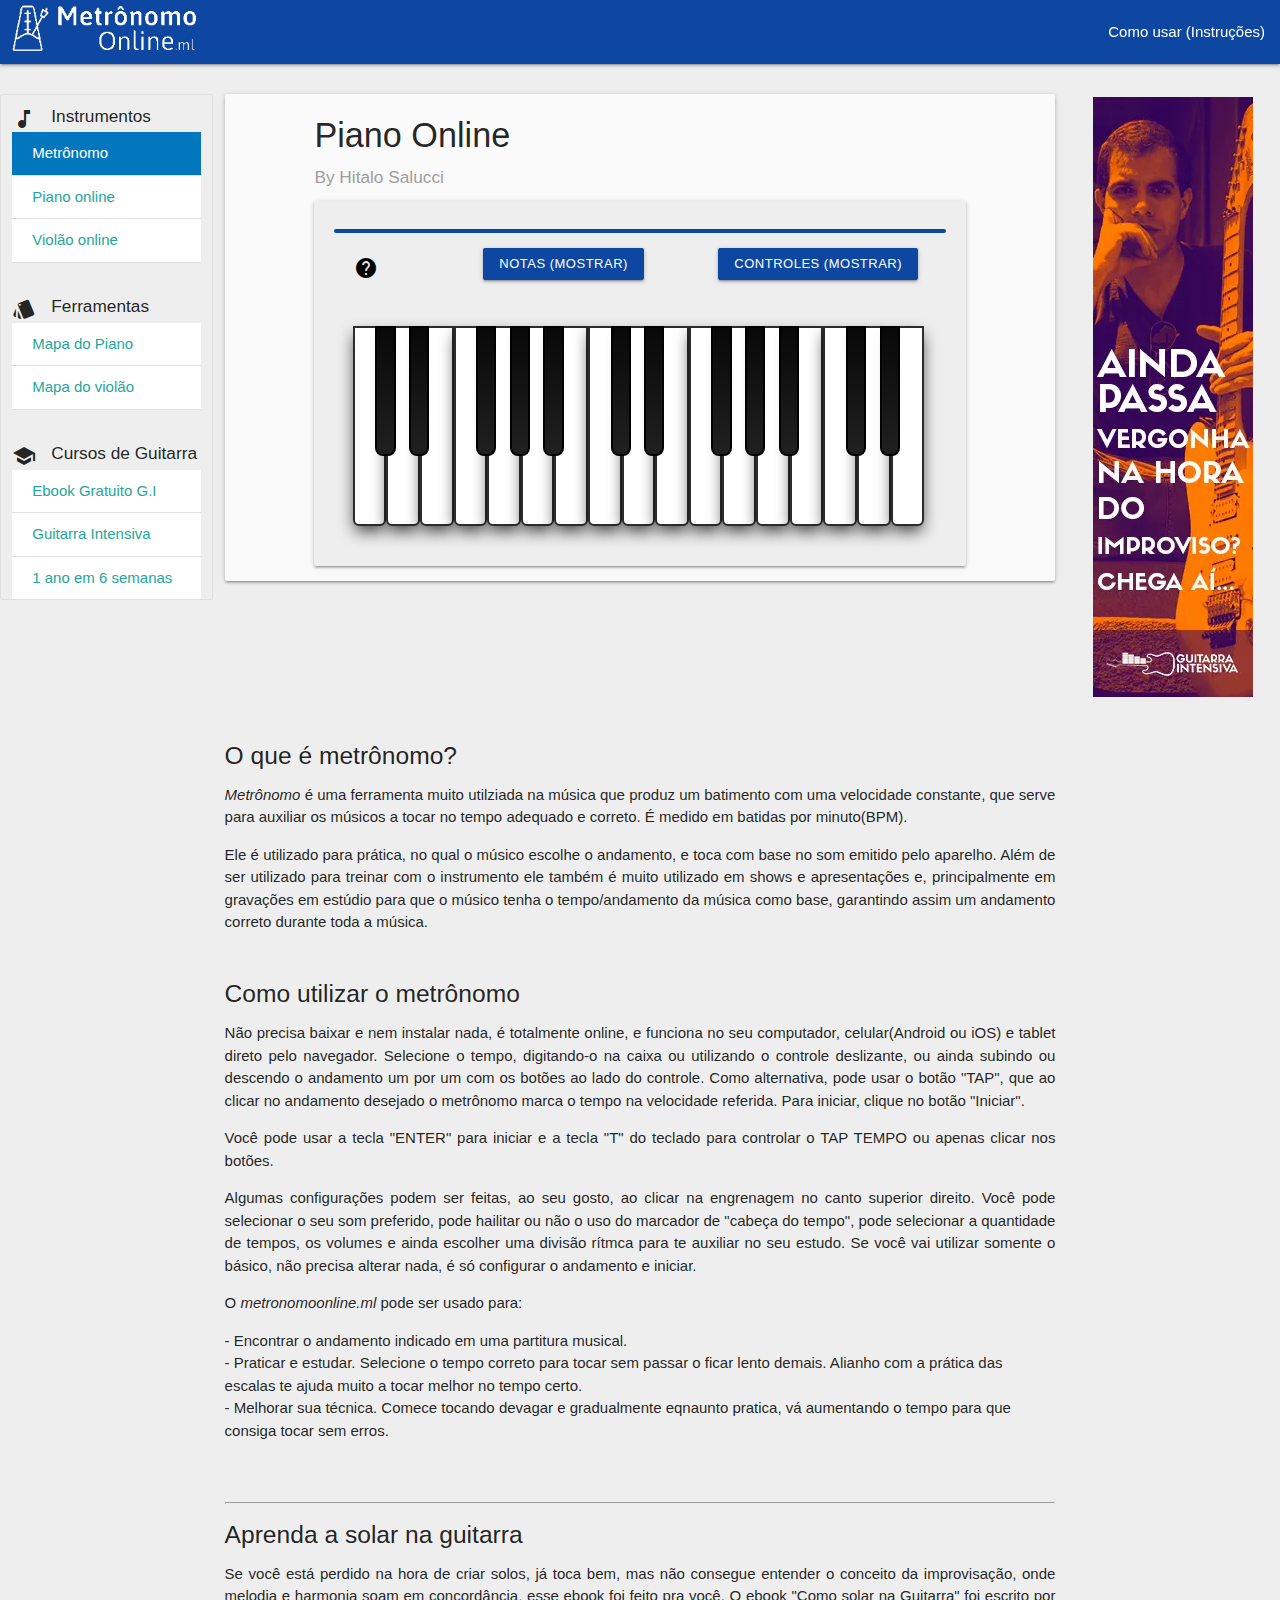
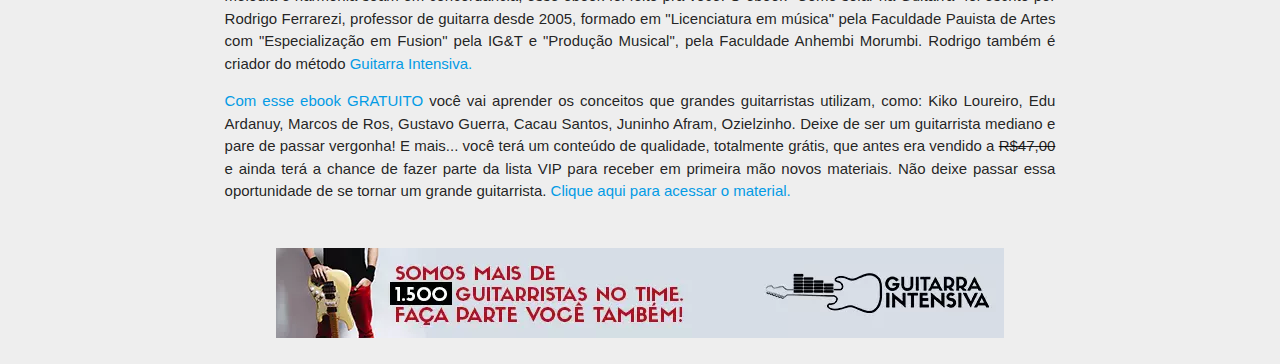
==== index.html @ aaa6f23b "Piano funcionando, falta alterar os textos, anuncios e links e alterar o rotate do piano" ====
<!DOCTYPE html>
<html>
<head>

	<title>Piano online | Profissional | Grátis</title>
	<link rel="icon" type="image/png" href="img/ico.png">
	<meta charset="utf-8">
	<script data-ad-client="ca-pub-7983931058995845" async src="https://pagead2.googlesyndication.com/pagead/js/adsbygoogle.js"></script>
	
	<meta name="classification" content="Internet">
	<meta name="distribution" content="Global">
	<meta name="rating" content="General">
	<meta name="keywords" content="metronomo, online, metrônomo profissional, metronomo gratis, marcador, bpm, tempo, praticar, musica, cifra, guitarra, violão, improviso, tablaturas, escala, virtuose, ebook, guitarra intensiva, curso online">
	<meta property="og:url" content="https://www.metronomoonline.ml/">
	<meta name="twitter:title" content="Metrônomo online | Profissional | Grátis">
	<meta name="description" content="Marcador de tempo musical (BPM), completo, profissional e grátis, sem precisar instalar ou baixar. Pratique pelo celular, tablet ou computador. Estude, pratique">
	<meta name="og:description" content="Marcador de tempo musical (BPM), completo, profissional e grátis, sem precisar instalar ou baixar. Pratique pelo celular, tablet ou computador. Estude, pratique">
	<meta name="twitter:description" content="Marcador de tempo musical (BPM), completo, profissional e grátis, sem precisar instalar ou baixar. Pratique pelo celular, tablet ou computador. Estude, pratique">
	<meta property="og:site_name" content="metronomoonline.ml">
	<meta name="robots" content="">
	<meta http-equiv="Content-Type" content="text/html; charset=utf-8">
	<meta name="revisit-after" content="1 day">
	<meta name="language" content="pt-br">

	<!-- estilo proprio -->
	<link rel="stylesheet" href="css/estilo.min.css">

	<!-- css do piano -->
	<link rel="stylesheet" href="css/piano.css">
	
	<!--Let browser know website is optimized for mobile-->
	<meta name="viewport" content="width=device-width, initial-scale=1.0"/>
	
	<!-- meterialize library css -->	

	<!--Import Google Icon Font-->
	<link href="https://fonts.googleapis.com/icon?family=Material+Icons" rel="stylesheet">

	<!--Import materialize.css-->
	<link type="text/css" rel="stylesheet" href="materialize/css/materialize.min.css"  media="screen,projection"/>

</head>
<body>
	
	<!--navbar-->

	<div class="navbar-fixed">
		<nav class="blue darken-4">
			<div class="nav-wrapper">
				<a href="#metronomo" rel="nofollow" class="brand-logo"><img src="img/logo.png" class="logo-nav" alt="MetronomoOnline.ml"></a>
				<a href="#" data-target="menu-mobile" class="sidenav-trigger hide-on-large-only"><i class="material-icons">menu</i></a>
				<ul class="right hide-on-med-and-down">
					<li><a href="#instrucoes">Como usar (Instruções)</a></li>
				</ul>
			</div>
		</nav>
	</div>

	<!--menu mobile lateral-->
	<section>
		<div>
			<ul id="menu-mobile" class="sidenav">
				<li><a href="#instrucoes" rel="nofollow"><i class="material-icons">help</i>Como usar</a></li>
				<hr>
				
				<li><span class="collection-header"><h6><i class="material-icons left">music_note</i>Instrumentos</h6></span></li>
				<br>
				<li><a href="#metronomo" rel="nofollow" class="collection-item active light-blue darken-3" title="O melhor e mais completo metrônomo online da internet"><span class="white-text">Metrônomo</span></a></li>
				<li><a href="embreve/" rel="follow" target="_blank" class="collection-item" title="Toque Piano online">Piano online</a></li>
				<li><a href="embreve/" rel="follow" target="_blank" class="collection-item" title="Toque violão Online"> Violão online</a></li>
				<br>
				<li><span class="collection-header"><h6><i class="material-icons left">style</i>Ferramentas</h6></span></li>
				<br>
				<li><a href="https://www.pianoonline.ml/mapa" rel="follow" target="_blank" class="collection-item" title="Mapa com as notas do Piano">Mapa do Piano</a></li>
				<li><a href="https://www.violaoonline.ml/mapa" rel="follow" target="_blank" class="collection-item" title="Mapa com as notas do violão">Mapa do violão</a></li>
				<br>
				<li><span><h6><i class="material-icons left">school</i>Cursos de Guitarra</h6></span></li>
				<br>
				<li><a href="https://hotm.art/EbookGuitarraGratis" rel="nofollow" target="_blank" class="collection-item " title="Ebook totalmente grátis(Aprenda solar na guitarra)">Ebook Gratuito G.I</a></li>
				<li><a href="https://hotm.art/GuitarraInstensiva" rel="nofollow" target="_blank" class="collection-item " title="Curso do zero(Iniciante ao avançado)">Guitarra Intensiva</a></li>
				<li><a href="https://hotm.art/1EM6Guitarra" rel="nofollow" target="_blank" class="collection-item" title="Curso intermediário/avançado">1 ano em 6 semanas</a></li>
			</ul>
		</div>
	</section>

	<div class="row">

		<!-- menu  lateral -->
		<section>
			<br>
			<div class="col l2 m2 hide-on-med-and-down collection" id="menu-lateral">
				<span class="collection-header"><h6><i class="material-icons left">music_note</i>Instrumentos</h6></span>	
				<a href="#metronomo" rel="nofollow" class="collection-item active light-blue darken-3" title="O melhor e mais completo metrônomo grátis da internet"><span class="white-text">Metrônomo</span></a>
				<a href="/embreve" rel="follow" target="_blank" class="collection-item" title="Toque piano online">Piano online</a>
				<a href="/embreve" rel="follow" target="_blank" class="collection-item" title="Toque violão Online">Violão online</a>
				<br>
				<span class="collection-header"><h6><i class="material-icons left">style</i>Ferramentas</h6></span>
				<a href="https://www.pianoonline.ml/mapa" rel="follow" target="_blank" class="collection-item" title="Mapa com as notas do piano">Mapa do Piano</a>
				<a href="https://www.violaoonline.ml/mapa" rel="follow" target="_blank" class="collection-item" title="Mapa com as notas do violão">Mapa do violão</a>
				<br>
				<span class="collection-header"><h6><i class="material-icons left">school</i>Cursos de Guitarra</h6></span>
				<a href="https://hotm.art/EbookGuitarraGratis"  rel="nofollow" target="_blank" class="collection-item" title="Ebook totalmente grátis(Aprenda solar na guitarra)">Ebook Gratuito G.I</a>
				<a href="https://hotm.art/GuitarraInstensiva"  rel="nofollow" target="_blank" class="collection-item" title="Curso do zero(Iniciante ao avançado)">Guitarra Intensiva</a>
				<a href="https://hotm.art/1EM6Guitarra"  rel="nofollow" target="_blank" class="collection-item" title="Curso intermediário/avançado">1 ano em 6 semanas</a>
			</div>
		</section>

		<main>
			<!-- main - corpo principal -->
			<div class="col s12 l8 m12 section p-3 scrollspy" id="metronomo">

				<div class="col s12 card grey lighten-5">

					<div class="col s11 m11 l11 offset-l1 offset-m1">
						<h4><strong>Piano Online</strong></h4>
						<h6 class="grey-text">By Hitalo Salucci</h6>
					</div>

					<div class="col s12 m10 l10 offset-m1 offset-l1">
						<div class="card grey lighten-3">
							<div class="white-text pad">
								
								<div class="col s12 progress">
									<div class="determinate blue darken-4 center-align" style="width: 100%"></div>
								</div>
								
								<div class="col s2 left-align">
									<button class="waves-effect waves-orange btn-floating grey lighten-3 btn-flat tooltipped" id="help_btn" data-position="top" data-tooltip="Você pode iniciar o metrônomo com a tecla ENTER e usar o tap tempo com a tecla T do teclado, ou clicando neles"><i class="material-icons black-text">help</i></button>
								</div>

								<div class="col s8 m5 l5 center-align">
									<button class="waves-effect btn waves-light blue darken-4 tooltipped btn-small" id="notas-btn" data-position="top" data-tooltip="Clicando aqui você esconde ou mostra o nome das notas do piano">Notas (mostrar)</button>
								</div>

								<div class="col m5 l5 center-align hide-on-small-only">
									<button class="waves-effect btn waves-light blue darken-4 tooltipped btn-small" id="controle-btn" data-position="top" data-tooltip="Clicando aqui você esconde ou mostra o nome das notas do piano">Controles (Mostrar)</button>
								</div>

								<div class="col s2 right-align hide-on-med-and-up">
									<button class="waves-effect waves-orange btn-floating grey lighten-3 btn-flat tooltipped" id="rotacionar-btn" data-position="top" data-tooltip="Clicando aqui você rotacionao piano para facilitar a tocabilidade em dispositivos móveis"><i class="material-icons black-text">rotate_right</i></button>
								</div>
								
								

								<!-- div botao configuração
								<div class="col s2 right-align">
									<button class="waves-effect waves-orange btn-floating grey lighten-3 btn-flat tooltipped" id="opcoes_btn" data-position="top" data-tooltip="Você pode configurar o metrônomo da sua maneira"><i class="material-icons black-text">settings</i></button>
								</div>
								-->
								<div class="piano-fora">	
									<div class="piano">
										
										<div class="tecla-branca tecla-do4 waves-light"><div id="nota-branca-nome">DÓ</div><div id="controles-brancas">A</div></div>
										<div class="tecla-preta tecla-reb4 waves-light"><div id="nota-preta-nome">DÓ#</div><div id="controles-pretas">1</div></div>
										<div class="tecla-branca tecla-re4 waves-light"><div id="nota-branca-nome">RÉ</div><div id="controles-brancas">S</div></div>
										<div class="tecla-preta tecla-mib4 waves-light"> <div id="nota-preta-nome">RÉ#</div> <div id="controles-pretas">2</div> </div>
										<div class="tecla-branca tecla-mi4 waves-light"><div id="nota-branca-nome">MI</div><div id="controles-brancas">D</div></div>
										<div class="tecla-branca tecla-fa4 waves-light"><div id="nota-branca-nome">FÁ</div><div id="controles-brancas">F</div></div>
										<div class="tecla-preta tecla-solb4 waves-light"> <div id="nota-preta-nome">FÁ#</div> <div id="controles-pretas">3</div> </div>
										<div class="tecla-branca tecla-sol4 waves-light"><div id="nota-branca-nome">SOL</div><div id="controles-brancas">G</div></div>
										<div class="tecla-preta tecla-lab4 waves-light"> <div id="nota-preta-nome">SOL#</div> <div id="controles-pretas">4</div> </div>
										<div class="tecla-branca tecla-la4 waves-light"><div id="nota-branca-nome">LÁ</div><div id="controles-brancas">H</div></div>
										<div class="tecla-preta tecla-sib4 waves-light"> <div id="nota-preta-nome">LÁ#</div> <div id="controles-pretas">5</div> </div>
										<div class="tecla-branca tecla-si4 waves-light"><div id="nota-branca-nome">SI</div><div id="controles-brancas">J</div></div>

										<div class="tecla-branca tecla-do5 waves-light"><div id="nota-branca-nome">DÓ</div><div id="controles-brancas">K</div></div>
										<div class="tecla-preta tecla-reb5 waves-light"> <div id="nota-preta-nome">DÓ#</div> <div id="controles-pretas">6</div> </div>
										<div class="tecla-branca tecla-re5 waves-light"><div id="nota-branca-nome">RÉ</div><div id="controles-brancas">L</div></div>
										<div class="tecla-preta tecla-mib5 waves-light"> <div id="nota-preta-nome">RÉ#</div> <div id="controles-pretas">7</div> </div>
										<div class="tecla-branca tecla-mi5 waves-light"><div id="nota-branca-nome">MI</div><div id="controles-brancas">Z</div></div>
										<div class="tecla-branca tecla-fa5 waves-light"><div id="nota-branca-nome">FÁ</div><div id="controles-brancas">X</div></div>
										<div class="tecla-preta tecla-solb5 waves-light"> <div id="nota-preta-nome">FÁ#</div> <div id="controles-pretas">8</div> </div>
										<div class="tecla-branca tecla-sol5 waves-light"><div id="nota-branca-nome">SOL</div><div id="controles-brancas">C</div></div>
										<div class="tecla-preta tecla-lab5 waves-light"> <div id="nota-preta-nome">SOL#</div> <div id="controles-pretas">9</div> </div>
										<div class="tecla-branca tecla-la5 waves-light"><div id="nota-branca-nome">LÁ</div><div id="controles-brancas">V</div></div>
										<div class="tecla-preta tecla-sib5 waves-light"> <div id="nota-preta-nome">LÁ#</div> <div id="controles-pretas">0</div> </div>
										<div class="tecla-branca tecla-si5 waves-light"><div id="nota-branca-nome">SI</div><div id="controles-brancas">B</div></div>

										<div class="tecla-branca tecla-do6 waves-light"><div id="nota-branca-nome">DÓ</div><div id="controles-brancas">N</div></div>
										<div class="tecla-preta tecla-reb6 waves-light"> <div id="nota-preta-nome">DÓ#</div> <div id="controles-pretas">-</div> </div>
										<div class="tecla-branca tecla-re6 waves-light"><div id="nota-branca-nome">RÉ</div><div id="controles-brancas">M</div></div>
										<div class="tecla-preta tecla-mib6 waves-light"> <div id="nota-preta-nome">RÉ#</div> <div id="controles-pretas">=</div> </div>
										<div class="tecla-branca tecla-mi6 waves-light"><div id="nota-branca-nome">MI</div><div id="controles-brancas">,</div></div>
										
									</div>
								</div>
								



								<div class="row">
									<!-- div_opcoes 
									<div id="div_opcoes">

										<div class="input-field col l4 m4 s4">
											<label>Efeito/som</label>
											<br>
											<br>
  											<select class="browser-default" id="som_sel">
												<option value="1" selected>Piano</option>
												<option value="2">Piano com reverb</option>
												<option value="3">Piano com sustain</option>
												<option value="3">Bateria</option>
											</select>
										</div>

										<div class="input-field col l8 m8 s8">
											<label>Volume Geral</label>
											<br><br>
											<p class="range-field">
												<input type="range" class="red" min="0" max="1" step="0.01" name="input_volume_tempos" id="input_volume_tempos" value="100">
											</p>
										</div>

									</div> -->
								</div>

							</div>
						</div>
					</div>
				</div>
			</div>
		</main>

			<section>
				<div class="section col s12 m12 l2 hide-on-med-and-down m-3" id="anuncio-direita">
					<div class="toc-wrapper pin-top center-align">
						<a href="https://hotm.art/GuitarraInstensiva" target="_blank" rel="nofollow"><img src="" type="image/webp" class="-img-img" alt="Curso Guitarra Intensiva" id="img_anuncio_lateral"></a>
					</div>	
				</div>
			</section>

			<!--anuncio google ads-->
			<!--<section>	
				<div class="section col s12 m12 l12 xl12 center-align green float" id="anuncio-meio">
					<div class="toc-wrapper pin-top">
						ANÚNCIO
					</div>	
				</div>
			</section>-->

	<section>
		<div class="section col s10 m8 l8 offset-s1 offset-m2 offset-l2">
				<div>
					<br>
					<h5>O que é metrônomo?</h5>
					<p><i>Metrônomo</i> é uma ferramenta muito utilziada na música que produz um batimento com uma velocidade constante, que serve para auxiliar os músicos a tocar no tempo adequado e correto. É medido em batidas por minuto(BPM).</p>
					<p>Ele é utilizado para prática, no qual o músico escolhe o andamento, e toca com base no som emitido pelo aparelho. Além de ser utilizado para treinar com o instrumento ele também é muito utilizado em shows e apresentações e, principalmente em gravações em estúdio para que o músico tenha o tempo/andamento da música como base, garantindo assim um andamento correto durante toda a música.</p>
				</div>
				<div class="section scrollspy" id="instrucoes">
					<h5>Como utilizar o metrônomo</h5>
					<p>Não precisa baixar e nem instalar nada, é totalmente online, e funciona no seu computador, celular(Android ou iOS) e tablet direto pelo navegador. Selecione o tempo, digitando-o na caixa ou utilizando o controle deslizante, ou ainda subindo ou descendo o andamento um por um com os botões ao lado do controle. Como alternativa, pode usar o botão "TAP", que ao clicar no andamento desejado o metrônomo marca o tempo na velocidade referida. Para iniciar, clique no botão "<strong>Iniciar</strong>".</p>
					<p>Você pode usar a tecla "ENTER" para iniciar e a tecla "T" do teclado para controlar o TAP TEMPO ou apenas clicar nos botões.</p>	
					<p>Algumas configurações podem ser feitas, ao seu gosto, ao clicar na engrenagem no canto superior direito. Você pode selecionar o seu som preferido, pode hailitar ou não o uso do marcador de "cabeça do tempo", pode selecionar a quantidade de tempos, os volumes e ainda escolher uma divisão rítmca para te auxiliar no seu estudo. Se você vai utilizar somente o básico, não precisa alterar nada, é só configurar o andamento e iniciar.</p>
					<p>O <i>metronomoonline.ml</i> pode ser usado para:</p>
					<ul>
						<li>- Encontrar o andamento indicado em uma partitura musical.</li>
						<li>- Praticar e estudar. Selecione o tempo correto para tocar sem passar o ficar lento demais. Alianho com a prática das escalas te ajuda muito a tocar melhor no tempo certo.</li>
						<li>- Melhorar sua técnica. Comece tocando devagar e gradualmente eqnaunto pratica, vá aumentando o tempo para que consiga tocar sem erros.</li>
					</ul>
					<br>
				</div>

				<hr>
				<div>
					<h5>Aprenda a solar na guitarra</h5>
					<p>Se você está perdido na hora de criar solos, já toca bem, mas não consegue entender o conceito da improvisação, onde melodia e harmonia soam em concordância, esse ebook foi feito pra você. O ebook "Como solar na Guitarra" foi escrito por <strong>Rodrigo Ferrarezi</strong>, professor de guitarra desde 2005, formado em "Licenciatura em música" pela Faculdade Pauista de Artes com "Especialização em Fusion" pela IG&T e "Produção Musical", pela Faculdade Anhembi Morumbi. Rodrigo também é criador do método <a href="https://hotm.art/GuitarraInstensiva" rel="nofollow" target="_blank" class="tooltipped" data-position="top" data-tooltip="Tudo o que você precisa saber para dominar de vez a guitarra">Guitarra Intensiva.</a></p>
					<p><a href="https://hotm.art/ComoSolarGratis" rel="nofollow" target="_blank">Com esse ebook GRATUITO</a> você vai aprender os conceitos que grandes guitarristas utilizam, como: Kiko Loureiro, Edu Ardanuy, Marcos de Ros, Gustavo Guerra, Cacau Santos, Juninho Afram, Ozielzinho. Deixe de ser um guitarrista mediano e pare de passar vergonha! E mais... você terá um conteúdo de qualidade, totalmente <strong>grátis</strong>, que antes era vendido a <del>R$47,00</del> e ainda terá a chance de fazer parte da lista VIP para receber em primeira mão novos materiais. Não deixe passar essa oportunidade de se tornar um grande guitarrista. <a href="https://hotm.art/ComoSolarGratis" rel="nofollow" target="_blank">Clique aqui para acessar o material.</a></p>
				</div>	
		</div>
	</section>
	
	<section>	
		<div class="section col s12 m12 l12 xl12 center-align float" id="anuncios-rodape">
			<div class="toc-wrapper pin-top center-align">
				<a href="https://hotm.art/GuitarraInstensiva" target="_blank" rel="nofollow"><img src="" type="image/webp" class="responsive-img" alt="Curso Guitarra Intensiva" id="img_anuncio_rodape"></a>
			</div>	
		</div>
	</section>


	</div>
	<!-- end row -->
	
	<script src="materialize/js/materialize.min.js"></script>
	<script src='jquery/jquery.min.js'></script>
	<script type="text/javascript" src="js/piano.js"></script>
	<script type="text/javascript" src="js/animacoes.js"></script>
	

</body>
</html>
---- css/estilo.min.css ----
body{background-color:#eee;margin:0;padding:0;}.logo-nav{max-width:210px;max-height:55px;width:auto;height:auto;margin-top:1%;}.nav{height:100px;}p{text-align:justify;}#div_opcoes{display:none;}#img_anuncio_rodape{margin-top:30px;width:728px;height:90px;}#img_anuncio_lateral{width:160px;height:600px;}.dot{height:17px;width:17px;background-color:#bbbbbbdd;border-radius:50%;display:inline-block;margin-left:3px;margin-right:3px;}.dot-active{height:17px;width:17px;background-color:#01579b;border-radius:50%;display:inline-block;}#anuncio-direita,.animacao_counter{margin-top:10px;}.pad{padding: 20px;}
---- css/piano.css ----
.piano-fora{
    margin-top: 7rem;
    border-radius: 20px 20px 20px 20px;
    transform: rotate(0deg);
}

#nota-branca-nome{
    z-index: 3;
    color: #000;
    margin-top: 160px;
    text-align: center;
    display: none;

    -webkit-touch-callout: none;
   -webkit-user-select: none;
   -khtml-user-select: none;
   -moz-user-select: none;
   -ms-user-select: none;
    user-select: none;
}

#nota-preta-nome{
    z-index: 3;
    color: #FFF;
    margin-top: 60px;
    text-align: center;
    transform: rotate(90deg);
    display: none;

    -webkit-touch-callout: none;
    -webkit-user-select: none;
    -khtml-user-select: none;
    -moz-user-select: none;
    -ms-user-select: none;
     user-select: none;
}

#controles-brancas{
    z-index: 3;
    position: absolute;
    color: #2224a8;
    left: 20%;;
    top: 130px;
    text-align: center;
    display: none;

    -webkit-touch-callout: none;
    -webkit-user-select: none;
    -khtml-user-select: none;
    -moz-user-select: none;
    -ms-user-select: none;
     user-select: none;
}

#controles-pretas{
    z-index: 3;
    position: absolute;
    color: #898ad4;
    left: 15%;;
    top: 25px;
    text-align: center;
    display: none;

    -webkit-touch-callout: none;
    -webkit-user-select: none;
    -khtml-user-select: none;
    -moz-user-select: none;
    -ms-user-select: none;
     user-select: none;
}

.piano{
    text-align: center;
    width: 100%;
    height: 200px;
}


.tecla-branca{
    z-index: 1;
    position: absolute;
    width: 5.5%;
    height: 200px;
    background-color: #fff;
    border: 2px solid rgb(44, 44, 44);
    border-radius: 0 0 6px 6px;
    box-shadow: 0px 7px 16px -2px rgba(0,0,0,0.75);
    outline: none;
    cursor: pointer;

}

.tecla-branca:hover{

    background-color: #f0f0f0;


}

.tecla-preta{
    z-index: 2;
    position: absolute;
    width: 3.3%;
    height: 130px;
    background-image: linear-gradient(#080808, #202020);
    border: 2px solid #000;
    border-radius: 0 0 8px 8px;
    outline: none;
    cursor: pointer;
}

.tecla-preta:hover{
   
    background-image: linear-gradient(#141414, #292828);
    
}


/*css das teclas brancas*/
.tecla-do4{
    left: 3%;
}

.tecla-re4{
    left: 8.5%;
}

.tecla-mi4{
    left: 14%
}
.tecla-fa4{
    left: 19.5%;
}
.tecla-sol4{
    left: 25%
}
.tecla-la4{
    left: 30.5%;
}
.tecla-si4{
    left: 36%
}

.tecla-do5{
    left: 41.5%
}
.tecla-re5{
    left: 47%
}
.tecla-mi5{
    left: 52.5%
}
.tecla-fa5{
    left: 58%
}
.tecla-sol5{
    left: 63.5%
}
.tecla-la5{
    left: 69%
}
.tecla-si5{
    left: 74.5%;
}   

.tecla-do6{
    left: 80%;
}
.tecla-re6{
    left: 85.5%
}
.tecla-mi6{
    left: 91%
}


/*teclas pretas*/
.tecla-reb4{
    left: 6.7%;
}

.tecla-mib4{
    left: 12.2%;
}


.tecla-solb4{
    left: 23.2%;
}

.tecla-lab4{
    left: 28.7%;
}

.tecla-sib4{
    left: 34.2%;
}

.tecla-reb5{
    left: 45.2%;
}

.tecla-mib5{
    left: 50.7%;
}


.tecla-solb5{
    left: 61.7%;
}

.tecla-lab5{
    left: 67.2%;
}

.tecla-sib5{
    left: 72.7%;
}

.tecla-reb6{
    left: 83.7%;
}

.tecla-mib6{
    left: 89.2%;
}
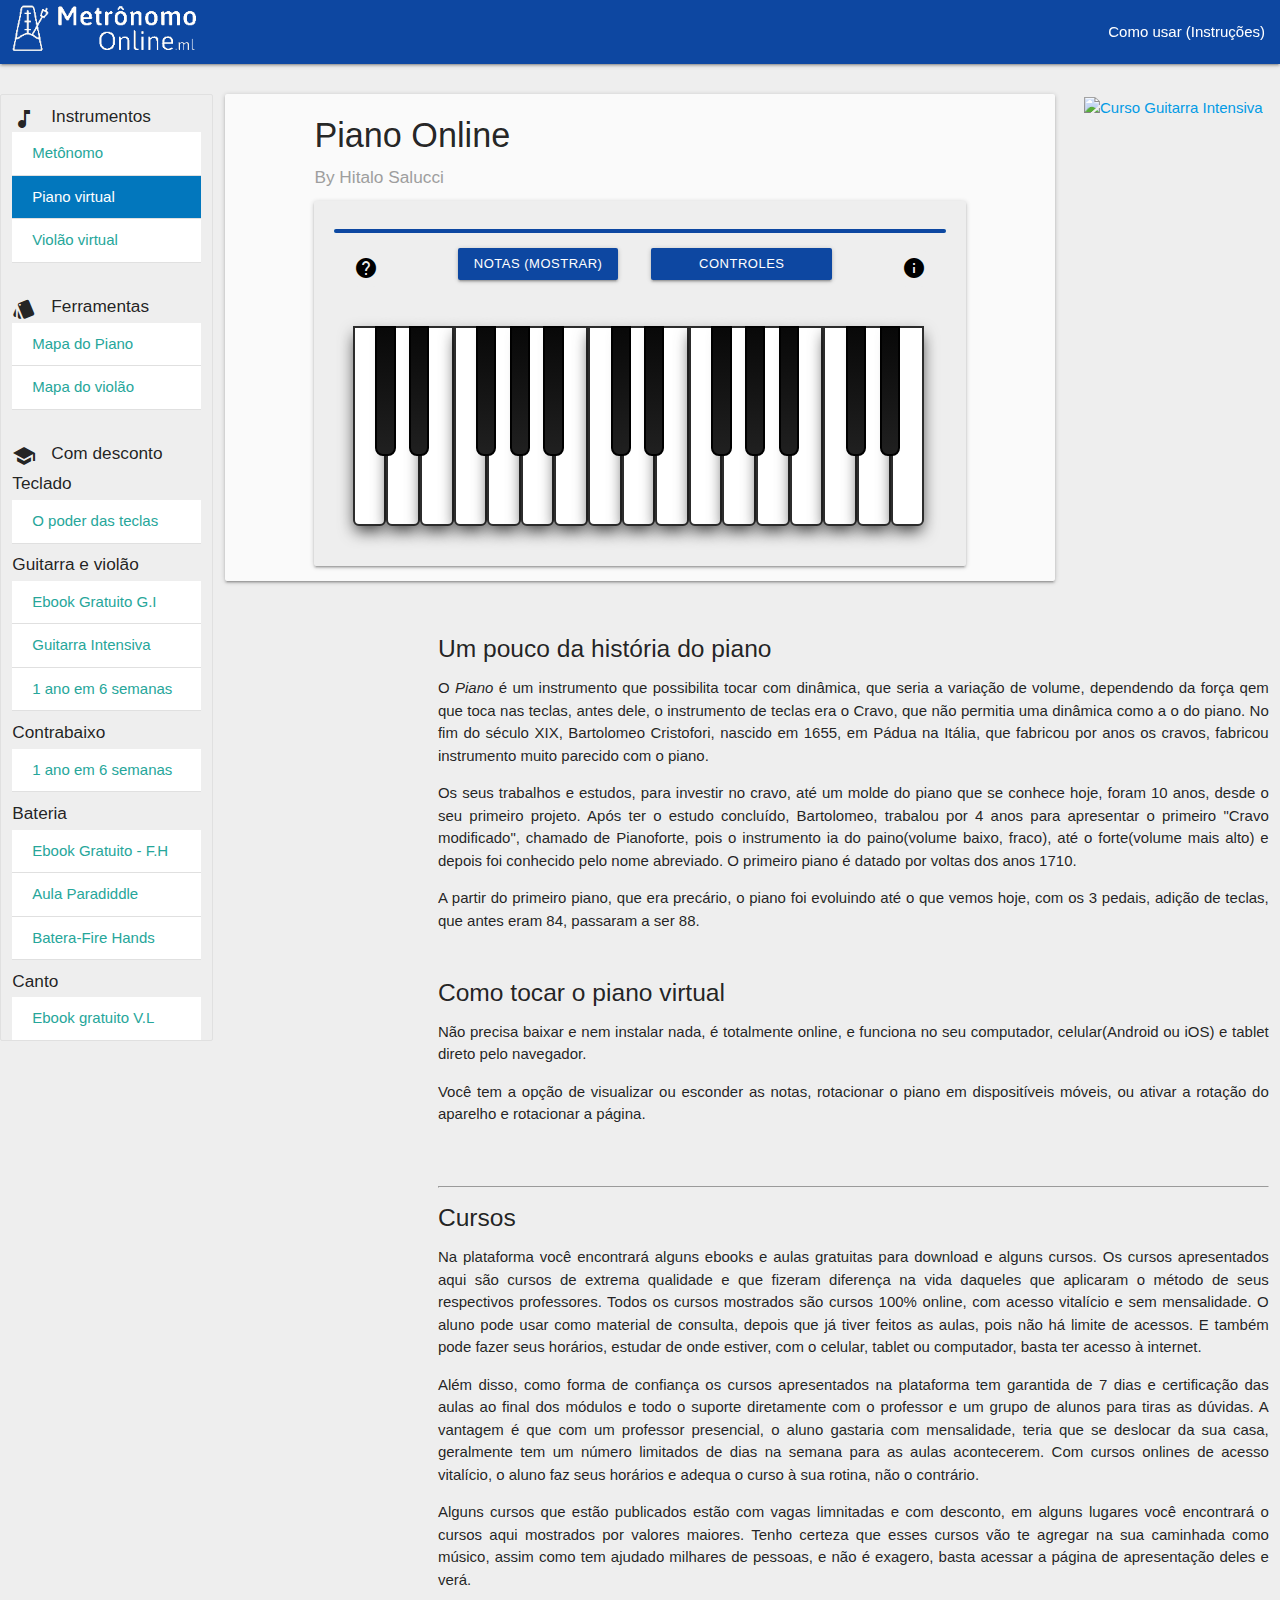
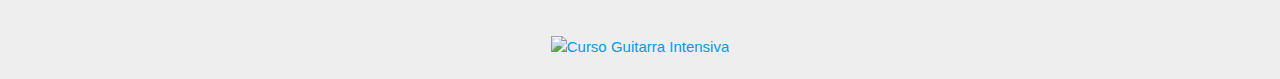
==== commit 386dbd6b: "Mudança nos links dos menus, forma adicionados novos cursos e accertado alguns detalhes" ====
--- a/index.html
+++ b/index.html
@@ -90,34 +90,45 @@
 			<br>
 			<div class="col l2 m2 hide-on-med-and-down collection" id="menu-lateral">
 				<span class="collection-header"><h6><i class="material-icons left">music_note</i>Instrumentos</h6></span>	
-				<a href="#metronomo" rel="nofollow" class="collection-item active light-blue darken-3" title="O melhor e mais completo metrônomo grátis da internet"><span class="white-text">Metrônomo</span></a>
-				<a href="/embreve" rel="follow" target="_blank" class="collection-item" title="Toque piano online">Piano online</a>
-				<a href="/embreve" rel="follow" target="_blank" class="collection-item" title="Toque violão Online">Violão online</a>
+				<a href="https://www.metronomoonline.ml" rel="follow" target="_blank" class="collection-item" title="Toque piano online">Metônomo</a>
+				<a href="#piano" rel="nofollow" class="collection-item active light-blue darken-3" title="O melhor e mais completo metrônomo grátis da internet"><span class="white-text">Piano virtual</span></a>
+				<a href="/embreve" rel="follow" target="_blank" class="collection-item" title="Toque violão Online">Violão virtual</a>
 				<br>
 				<span class="collection-header"><h6><i class="material-icons left">style</i>Ferramentas</h6></span>
 				<a href="https://www.pianoonline.ml/mapa" rel="follow" target="_blank" class="collection-item" title="Mapa com as notas do piano">Mapa do Piano</a>
 				<a href="https://www.violaoonline.ml/mapa" rel="follow" target="_blank" class="collection-item" title="Mapa com as notas do violão">Mapa do violão</a>
 				<br>
-				<span class="collection-header"><h6><i class="material-icons left">school</i>Cursos de Guitarra</h6></span>
+				<span class="collection-header"><h6><i class="material-icons left">school</i>Com desconto</h6></span>
+				<span class="collection-header"><h6>Teclado</h6></span>
+				<a href="https://hotm.art/1EM6Guitarra"  rel="nofollow" target="_blank" class="collection-item" title="Curso Teclado - O poder das teclas">O poder das teclas</a>
+				<span class="collection-header"><h6>Guitarra e violão</h6></span>
 				<a href="https://hotm.art/EbookGuitarraGratis"  rel="nofollow" target="_blank" class="collection-item" title="Ebook totalmente grátis(Aprenda solar na guitarra)">Ebook Gratuito G.I</a>
 				<a href="https://hotm.art/GuitarraInstensiva"  rel="nofollow" target="_blank" class="collection-item" title="Curso do zero(Iniciante ao avançado)">Guitarra Intensiva</a>
 				<a href="https://hotm.art/1EM6Guitarra"  rel="nofollow" target="_blank" class="collection-item" title="Curso intermediário/avançado">1 ano em 6 semanas</a>
+				<span class="collection-header"><h6>Contrabaixo</h6></span>
+				<a href="https://go.hotmart.com/C25581449W"  rel="nofollow" target="_blank" class="collection-item" title="Curso de contrabaixo 1 ano em 6 semanas">1 ano em 6 semanas</a>
+				<span class="collection-header"><h6>Bateria</h6></span>
+				<a href="https://go.hotmart.com/E25581593Q?ap=1134"  rel="nofollow" target="_blank" class="collection-item" title="Ebook grátis Fire Hands - Monster Batera">Ebook Gratuito - F.H</a>
+				<a href="https://go.hotmart.com/E25581593Q?ap=c840"  rel="nofollow" target="_blank" class="collection-item" title="Aula gratuita da técnica Paradiddle">Aula Paradiddle</a>
+				<a href="https://go.hotmart.com/E25581593Q?ap=0aa2"  rel="nofollow" target="_blank" class="collection-item" title="Curso do zero ao avançado - Monster Batera -- FIRE HANDS">Batera-Fire Hands</a>
+				<span class="collection-header"><h6>Canto</h6></span>
+				<a href="https://go.hotmart.com/H23225770L?ap=291e"  rel="nofollow" target="_blank" class="collection-item" title="Curso intermediário/avançado">Ebook gratuito V.L</a>
 			</div>
 		</section>
 
 		<main>
 			<!-- main - corpo principal -->
-			<div class="col s12 l8 m12 section p-3 scrollspy" id="metronomo">
+			<div class="col s12 l8 m12 section p-3 scrollspy" id="piano">
 
 				<div class="col s12 card grey lighten-5">
 
 					<div class="col s11 m11 l11 offset-l1 offset-m1">
 						<h4><strong>Piano Online</strong></h4>
-						<h6 class="grey-text">By Hitalo Salucci</h6>
+						<h6 class="grey-text" id="foco-piano">By Hitalo Salucci</h6>
 					</div>
 
 					<div class="col s12 m10 l10 offset-m1 offset-l1">
-						<div class="card grey lighten-3">
+						<div class="card grey lighten-3" id="card-cinza">
 							<div class="white-text pad">
 								
 								<div class="col s12 progress">
@@ -125,19 +136,23 @@
 								</div>
 								
 								<div class="col s2 left-align">
-									<button class="waves-effect waves-orange btn-floating grey lighten-3 btn-flat tooltipped" id="help_btn" data-position="top" data-tooltip="Você pode iniciar o metrônomo com a tecla ENTER e usar o tap tempo com a tecla T do teclado, ou clicando neles"><i class="material-icons black-text">help</i></button>
-								</div>
-
-								<div class="col s8 m5 l5 center-align">
+									<button class="waves-effect waves-orange btn-floating grey lighten-3 btn-flat tooltipped" id="help_btn" data-position="top" data-tooltip="Para tocar, você pode clicar nas teclas ou no seu computador, pressionar as teclas correspondentes. Para ver o controle clique no botão 'Controles'"><i class="material-icons black-text">help</i></button>
+								</div>
+
+								<div class="col s8 m4 l4 center-align">
 									<button class="waves-effect btn waves-light blue darken-4 tooltipped btn-small" id="notas-btn" data-position="top" data-tooltip="Clicando aqui você esconde ou mostra o nome das notas do piano">Notas (mostrar)</button>
 								</div>
 
-								<div class="col m5 l5 center-align hide-on-small-only">
+								<div class="col m4 l4 center-align hide-on-small-only">
 									<button class="waves-effect btn waves-light blue darken-4 tooltipped btn-small" id="controle-btn" data-position="top" data-tooltip="Clicando aqui você esconde ou mostra o nome das notas do piano">Controles (Mostrar)</button>
 								</div>
 
 								<div class="col s2 right-align hide-on-med-and-up">
-									<button class="waves-effect waves-orange btn-floating grey lighten-3 btn-flat tooltipped" id="rotacionar-btn" data-position="top" data-tooltip="Clicando aqui você rotacionao piano para facilitar a tocabilidade em dispositivos móveis"><i class="material-icons black-text">rotate_right</i></button>
+									<a href="#foco-piano" class="waves-effect waves-orange btn-floating grey lighten-3 btn-flat tooltipped" id="rotacionar-btn" data-position="top" data-tooltip="Clicando aqui você rotacionao piano para facilitar a tocabilidade em dispositivos móveis"><i class="material-icons black-text">rotate_right</i></a>
+								</div>
+
+								<div class="col s2 right-align hide-on-small-only">
+									<a href="#foco-piano" class="waves-effect waves-orange btn-floating grey lighten-3 btn-flat tooltipped" id="rotacionar-btn" data-position="top" data-tooltip="Essa é uma ferramenta de fácil acesso, que roda no seu navegador de internet, não é necessário a instação, basta abrir e sair tocando. Bora tocar?"><i class="material-icons black-text">info</i></a>
 								</div>
 								
 								
@@ -225,7 +240,7 @@
 			<section>
 				<div class="section col s12 m12 l2 hide-on-med-and-down m-3" id="anuncio-direita">
 					<div class="toc-wrapper pin-top center-align">
-						<a href="https://hotm.art/GuitarraInstensiva" target="_blank" rel="nofollow"><img src="" type="image/webp" class="-img-img" alt="Curso Guitarra Intensiva" id="img_anuncio_lateral"></a>
+						<a href="https://hotm.art/TecladoOfertaLimitada" target="_blank" rel="nofollow"><img src="" type="image/webp" class="-img-img" alt="Curso Guitarra Intensiva" id="img_anuncio_lateral"></a>
 					</div>	
 				</div>
 			</section>
@@ -243,29 +258,24 @@
 		<div class="section col s10 m8 l8 offset-s1 offset-m2 offset-l2">
 				<div>
 					<br>
-					<h5>O que é metrônomo?</h5>
-					<p><i>Metrônomo</i> é uma ferramenta muito utilziada na música que produz um batimento com uma velocidade constante, que serve para auxiliar os músicos a tocar no tempo adequado e correto. É medido em batidas por minuto(BPM).</p>
-					<p>Ele é utilizado para prática, no qual o músico escolhe o andamento, e toca com base no som emitido pelo aparelho. Além de ser utilizado para treinar com o instrumento ele também é muito utilizado em shows e apresentações e, principalmente em gravações em estúdio para que o músico tenha o tempo/andamento da música como base, garantindo assim um andamento correto durante toda a música.</p>
+					<h5>Um pouco da história do piano</h5>
+					<p>O <i>Piano</i> é um instrumento que possibilita tocar com dinâmica, que seria a variação de volume, dependendo da força qem que toca nas teclas, antes dele, o instrumento de teclas era o Cravo, que não permitia uma dinâmica como a o do piano. No fim do século  XIX, <strong>Bartolomeo Cristofori</strong>, nascido em 1655, em Pádua na Itália, que fabricou por anos os cravos, fabricou instrumento muito parecido com o piano.</p>
+					<p>Os seus trabalhos e estudos, para investir no cravo, até um molde do piano que se conhece hoje, foram 10 anos, desde o seu primeiro projeto. Após ter o estudo concluído, Bartolomeo, trabalou por 4 anos para apresentar o primeiro "Cravo modificado", chamado de <strong>Pianoforte</strong>, pois o instrumento ia do paino(volume baixo, fraco), até o forte(volume mais alto) e depois foi conhecido pelo nome abreviado. O primeiro piano é datado por voltas dos anos 1710.</p>
+					<p>A partir do primeiro piano, que era precário, o piano foi evoluindo até o que vemos hoje, com os 3 pedais, adição de teclas,  que antes eram 84, passaram a ser 88.</p>	
 				</div>
 				<div class="section scrollspy" id="instrucoes">
-					<h5>Como utilizar o metrônomo</h5>
-					<p>Não precisa baixar e nem instalar nada, é totalmente online, e funciona no seu computador, celular(Android ou iOS) e tablet direto pelo navegador. Selecione o tempo, digitando-o na caixa ou utilizando o controle deslizante, ou ainda subindo ou descendo o andamento um por um com os botões ao lado do controle. Como alternativa, pode usar o botão "TAP", que ao clicar no andamento desejado o metrônomo marca o tempo na velocidade referida. Para iniciar, clique no botão "<strong>Iniciar</strong>".</p>
-					<p>Você pode usar a tecla "ENTER" para iniciar e a tecla "T" do teclado para controlar o TAP TEMPO ou apenas clicar nos botões.</p>	
-					<p>Algumas configurações podem ser feitas, ao seu gosto, ao clicar na engrenagem no canto superior direito. Você pode selecionar o seu som preferido, pode hailitar ou não o uso do marcador de "cabeça do tempo", pode selecionar a quantidade de tempos, os volumes e ainda escolher uma divisão rítmca para te auxiliar no seu estudo. Se você vai utilizar somente o básico, não precisa alterar nada, é só configurar o andamento e iniciar.</p>
-					<p>O <i>metronomoonline.ml</i> pode ser usado para:</p>
-					<ul>
-						<li>- Encontrar o andamento indicado em uma partitura musical.</li>
-						<li>- Praticar e estudar. Selecione o tempo correto para tocar sem passar o ficar lento demais. Alianho com a prática das escalas te ajuda muito a tocar melhor no tempo certo.</li>
-						<li>- Melhorar sua técnica. Comece tocando devagar e gradualmente eqnaunto pratica, vá aumentando o tempo para que consiga tocar sem erros.</li>
-					</ul>
+					<h5>Como tocar o piano virtual</h5>
+					<p>Não precisa baixar e nem instalar nada, é totalmente online, e funciona no seu computador, celular(Android ou iOS) e tablet direto pelo navegador. </p>
+					<p>Você tem a opção de visualizar ou esconder as notas, rotacionar o piano em dispositíveis móveis, ou ativar a rotação do aparelho e rotacionar a página.</p>
 					<br>
 				</div>
 
 				<hr>
 				<div>
-					<h5>Aprenda a solar na guitarra</h5>
-					<p>Se você está perdido na hora de criar solos, já toca bem, mas não consegue entender o conceito da improvisação, onde melodia e harmonia soam em concordância, esse ebook foi feito pra você. O ebook "Como solar na Guitarra" foi escrito por <strong>Rodrigo Ferrarezi</strong>, professor de guitarra desde 2005, formado em "Licenciatura em música" pela Faculdade Pauista de Artes com "Especialização em Fusion" pela IG&T e "Produção Musical", pela Faculdade Anhembi Morumbi. Rodrigo também é criador do método <a href="https://hotm.art/GuitarraInstensiva" rel="nofollow" target="_blank" class="tooltipped" data-position="top" data-tooltip="Tudo o que você precisa saber para dominar de vez a guitarra">Guitarra Intensiva.</a></p>
-					<p><a href="https://hotm.art/ComoSolarGratis" rel="nofollow" target="_blank">Com esse ebook GRATUITO</a> você vai aprender os conceitos que grandes guitarristas utilizam, como: Kiko Loureiro, Edu Ardanuy, Marcos de Ros, Gustavo Guerra, Cacau Santos, Juninho Afram, Ozielzinho. Deixe de ser um guitarrista mediano e pare de passar vergonha! E mais... você terá um conteúdo de qualidade, totalmente <strong>grátis</strong>, que antes era vendido a <del>R$47,00</del> e ainda terá a chance de fazer parte da lista VIP para receber em primeira mão novos materiais. Não deixe passar essa oportunidade de se tornar um grande guitarrista. <a href="https://hotm.art/ComoSolarGratis" rel="nofollow" target="_blank">Clique aqui para acessar o material.</a></p>
+					<h5>Cursos</h5>
+					<p>Na plataforma você encontrará alguns ebooks e aulas gratuitas para download e alguns cursos. Os cursos apresentados aqui são cursos de extrema qualidade e que fizeram diferença na vida daqueles que aplicaram o método de seus respectivos professores. Todos os cursos mostrados são cursos <strong>100% online, com acesso vitalício e sem mensalidade</strong>. O aluno pode usar como material de consulta, depois que já tiver feitos as aulas, pois não há limite de acessos. E também pode fazer seus horários, estudar de onde estiver, com o celular, tablet ou computador, basta ter acesso à internet.</p>
+					<p>Além disso, como forma de confiança os cursos apresentados na plataforma tem <strong>garantida de 7 dias</strong> e certificação das aulas ao final dos módulos e todo o suporte diretamente com o professor e um grupo de alunos para tiras as dúvidas. A vantagem é que com um professor presencial, o aluno gastaria com mensalidade, teria que se deslocar da sua casa, geralmente tem um número limitados de dias na semana para as aulas acontecerem. Com cursos onlines de acesso vitalício, o aluno faz seus horários e adequa o curso à sua rotina, não o contrário.</p>
+					<p>Alguns cursos que estão publicados estão com vagas limnitadas e com desconto, em alguns lugares você encontrará o cursos aqui mostrados por valores maiores. Tenho certeza que esses cursos vão te agregar na sua caminhada como músico, assim como tem ajudado milhares de pessoas, e não é exagero, basta acessar a página de apresentação deles e verá.</p>
 				</div>	
 		</div>
 	</section>
@@ -273,7 +283,7 @@
 	<section>	
 		<div class="section col s12 m12 l12 xl12 center-align float" id="anuncios-rodape">
 			<div class="toc-wrapper pin-top center-align">
-				<a href="https://hotm.art/GuitarraInstensiva" target="_blank" rel="nofollow"><img src="" type="image/webp" class="responsive-img" alt="Curso Guitarra Intensiva" id="img_anuncio_rodape"></a>
+				<a href="https://hotm.art/TecladoOfertaLimitada" target="_blank" rel="nofollow"><img src="" type="image/webp" class="responsive-img" alt="Curso Guitarra Intensiva" id="img_anuncio_rodape"></a>
 			</div>	
 		</div>
 	</section>
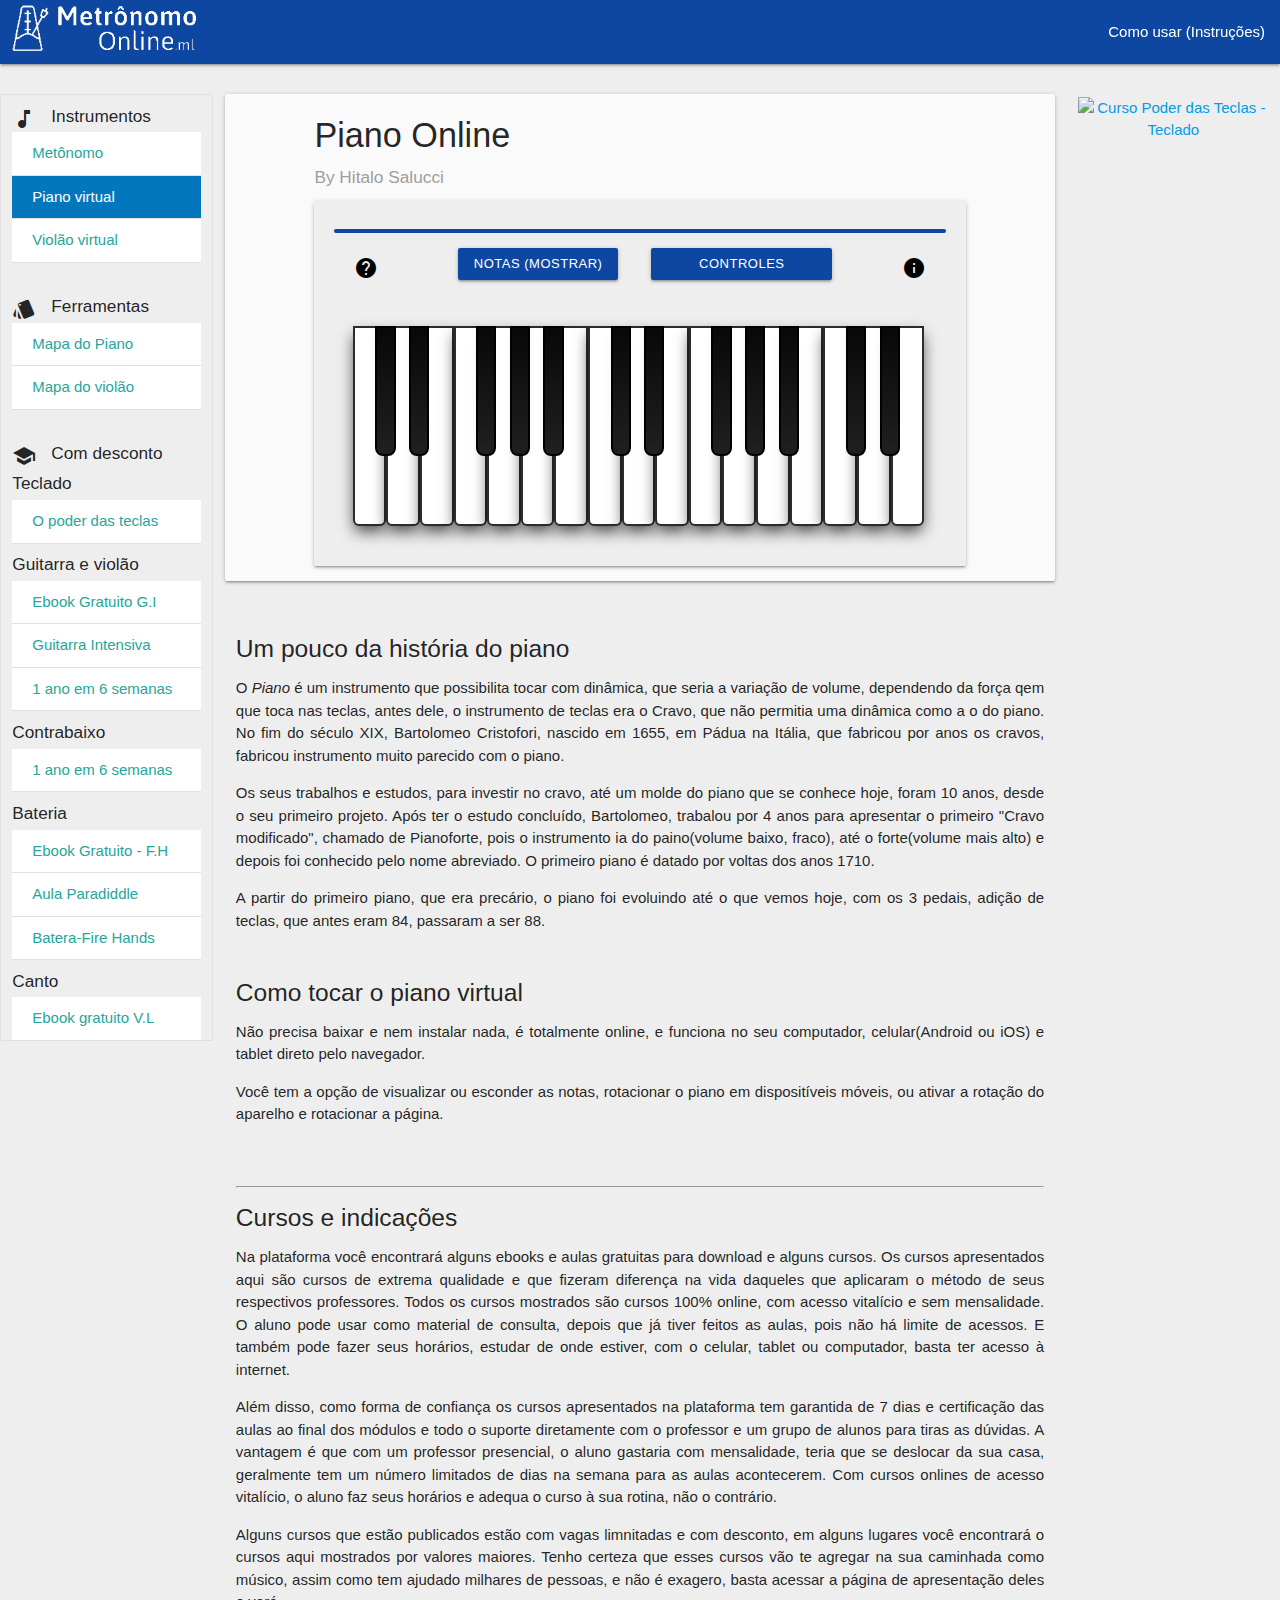
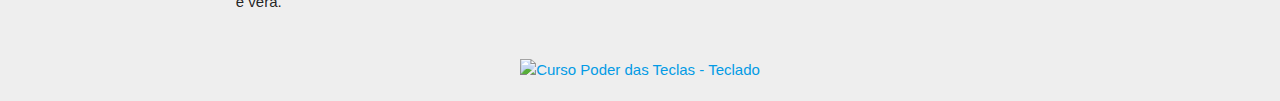
==== commit c79b9b1a: "Links alterados e cursos adcionados nos menus e texto do corpo também alterado" ====
--- a/index.html
+++ b/index.html
@@ -1,302 +1,344 @@
-<!DOCTYPE html>
-<html>
-<head>
-
-	<title>Piano online | Profissional | Grátis</title>
-	<link rel="icon" type="image/png" href="img/ico.png">
-	<meta charset="utf-8">
-	<script data-ad-client="ca-pub-7983931058995845" async src="https://pagead2.googlesyndication.com/pagead/js/adsbygoogle.js"></script>
-	
-	<meta name="classification" content="Internet">
-	<meta name="distribution" content="Global">
-	<meta name="rating" content="General">
-	<meta name="keywords" content="metronomo, online, metrônomo profissional, metronomo gratis, marcador, bpm, tempo, praticar, musica, cifra, guitarra, violão, improviso, tablaturas, escala, virtuose, ebook, guitarra intensiva, curso online">
-	<meta property="og:url" content="https://www.metronomoonline.ml/">
-	<meta name="twitter:title" content="Metrônomo online | Profissional | Grátis">
-	<meta name="description" content="Marcador de tempo musical (BPM), completo, profissional e grátis, sem precisar instalar ou baixar. Pratique pelo celular, tablet ou computador. Estude, pratique">
-	<meta name="og:description" content="Marcador de tempo musical (BPM), completo, profissional e grátis, sem precisar instalar ou baixar. Pratique pelo celular, tablet ou computador. Estude, pratique">
-	<meta name="twitter:description" content="Marcador de tempo musical (BPM), completo, profissional e grátis, sem precisar instalar ou baixar. Pratique pelo celular, tablet ou computador. Estude, pratique">
-	<meta property="og:site_name" content="metronomoonline.ml">
-	<meta name="robots" content="">
-	<meta http-equiv="Content-Type" content="text/html; charset=utf-8">
-	<meta name="revisit-after" content="1 day">
-	<meta name="language" content="pt-br">
-
-	<!-- estilo proprio -->
-	<link rel="stylesheet" href="css/estilo.min.css">
-
-	<!-- css do piano -->
-	<link rel="stylesheet" href="css/piano.css">
-	
-	<!--Let browser know website is optimized for mobile-->
-	<meta name="viewport" content="width=device-width, initial-scale=1.0"/>
-	
-	<!-- meterialize library css -->	
-
-	<!--Import Google Icon Font-->
-	<link href="https://fonts.googleapis.com/icon?family=Material+Icons" rel="stylesheet">
-
-	<!--Import materialize.css-->
-	<link type="text/css" rel="stylesheet" href="materialize/css/materialize.min.css"  media="screen,projection"/>
-
-</head>
-<body>
-	
-	<!--navbar-->
-
-	<div class="navbar-fixed">
-		<nav class="blue darken-4">
-			<div class="nav-wrapper">
-				<a href="#metronomo" rel="nofollow" class="brand-logo"><img src="img/logo.png" class="logo-nav" alt="MetronomoOnline.ml"></a>
-				<a href="#" data-target="menu-mobile" class="sidenav-trigger hide-on-large-only"><i class="material-icons">menu</i></a>
-				<ul class="right hide-on-med-and-down">
-					<li><a href="#instrucoes">Como usar (Instruções)</a></li>
-				</ul>
-			</div>
-		</nav>
-	</div>
-
-	<!--menu mobile lateral-->
-	<section>
-		<div>
-			<ul id="menu-mobile" class="sidenav">
-				<li><a href="#instrucoes" rel="nofollow"><i class="material-icons">help</i>Como usar</a></li>
-				<hr>
-				
-				<li><span class="collection-header"><h6><i class="material-icons left">music_note</i>Instrumentos</h6></span></li>
-				<br>
-				<li><a href="#metronomo" rel="nofollow" class="collection-item active light-blue darken-3" title="O melhor e mais completo metrônomo online da internet"><span class="white-text">Metrônomo</span></a></li>
-				<li><a href="embreve/" rel="follow" target="_blank" class="collection-item" title="Toque Piano online">Piano online</a></li>
-				<li><a href="embreve/" rel="follow" target="_blank" class="collection-item" title="Toque violão Online"> Violão online</a></li>
-				<br>
-				<li><span class="collection-header"><h6><i class="material-icons left">style</i>Ferramentas</h6></span></li>
-				<br>
-				<li><a href="https://www.pianoonline.ml/mapa" rel="follow" target="_blank" class="collection-item" title="Mapa com as notas do Piano">Mapa do Piano</a></li>
-				<li><a href="https://www.violaoonline.ml/mapa" rel="follow" target="_blank" class="collection-item" title="Mapa com as notas do violão">Mapa do violão</a></li>
-				<br>
-				<li><span><h6><i class="material-icons left">school</i>Cursos de Guitarra</h6></span></li>
-				<br>
-				<li><a href="https://hotm.art/EbookGuitarraGratis" rel="nofollow" target="_blank" class="collection-item " title="Ebook totalmente grátis(Aprenda solar na guitarra)">Ebook Gratuito G.I</a></li>
-				<li><a href="https://hotm.art/GuitarraInstensiva" rel="nofollow" target="_blank" class="collection-item " title="Curso do zero(Iniciante ao avançado)">Guitarra Intensiva</a></li>
-				<li><a href="https://hotm.art/1EM6Guitarra" rel="nofollow" target="_blank" class="collection-item" title="Curso intermediário/avançado">1 ano em 6 semanas</a></li>
-			</ul>
-		</div>
-	</section>
-
-	<div class="row">
-
-		<!-- menu  lateral -->
-		<section>
-			<br>
-			<div class="col l2 m2 hide-on-med-and-down collection" id="menu-lateral">
-				<span class="collection-header"><h6><i class="material-icons left">music_note</i>Instrumentos</h6></span>	
-				<a href="https://www.metronomoonline.ml" rel="follow" target="_blank" class="collection-item" title="Toque piano online">Metônomo</a>
-				<a href="#piano" rel="nofollow" class="collection-item active light-blue darken-3" title="O melhor e mais completo metrônomo grátis da internet"><span class="white-text">Piano virtual</span></a>
-				<a href="/embreve" rel="follow" target="_blank" class="collection-item" title="Toque violão Online">Violão virtual</a>
-				<br>
-				<span class="collection-header"><h6><i class="material-icons left">style</i>Ferramentas</h6></span>
-				<a href="https://www.pianoonline.ml/mapa" rel="follow" target="_blank" class="collection-item" title="Mapa com as notas do piano">Mapa do Piano</a>
-				<a href="https://www.violaoonline.ml/mapa" rel="follow" target="_blank" class="collection-item" title="Mapa com as notas do violão">Mapa do violão</a>
-				<br>
-				<span class="collection-header"><h6><i class="material-icons left">school</i>Com desconto</h6></span>
-				<span class="collection-header"><h6>Teclado</h6></span>
-				<a href="https://hotm.art/1EM6Guitarra"  rel="nofollow" target="_blank" class="collection-item" title="Curso Teclado - O poder das teclas">O poder das teclas</a>
-				<span class="collection-header"><h6>Guitarra e violão</h6></span>
-				<a href="https://hotm.art/EbookGuitarraGratis"  rel="nofollow" target="_blank" class="collection-item" title="Ebook totalmente grátis(Aprenda solar na guitarra)">Ebook Gratuito G.I</a>
-				<a href="https://hotm.art/GuitarraInstensiva"  rel="nofollow" target="_blank" class="collection-item" title="Curso do zero(Iniciante ao avançado)">Guitarra Intensiva</a>
-				<a href="https://hotm.art/1EM6Guitarra"  rel="nofollow" target="_blank" class="collection-item" title="Curso intermediário/avançado">1 ano em 6 semanas</a>
-				<span class="collection-header"><h6>Contrabaixo</h6></span>
-				<a href="https://go.hotmart.com/C25581449W"  rel="nofollow" target="_blank" class="collection-item" title="Curso de contrabaixo 1 ano em 6 semanas">1 ano em 6 semanas</a>
-				<span class="collection-header"><h6>Bateria</h6></span>
-				<a href="https://go.hotmart.com/E25581593Q?ap=1134"  rel="nofollow" target="_blank" class="collection-item" title="Ebook grátis Fire Hands - Monster Batera">Ebook Gratuito - F.H</a>
-				<a href="https://go.hotmart.com/E25581593Q?ap=c840"  rel="nofollow" target="_blank" class="collection-item" title="Aula gratuita da técnica Paradiddle">Aula Paradiddle</a>
-				<a href="https://go.hotmart.com/E25581593Q?ap=0aa2"  rel="nofollow" target="_blank" class="collection-item" title="Curso do zero ao avançado - Monster Batera -- FIRE HANDS">Batera-Fire Hands</a>
-				<span class="collection-header"><h6>Canto</h6></span>
-				<a href="https://go.hotmart.com/H23225770L?ap=291e"  rel="nofollow" target="_blank" class="collection-item" title="Curso intermediário/avançado">Ebook gratuito V.L</a>
-			</div>
-		</section>
-
-		<main>
-			<!-- main - corpo principal -->
-			<div class="col s12 l8 m12 section p-3 scrollspy" id="piano">
-
-				<div class="col s12 card grey lighten-5">
-
-					<div class="col s11 m11 l11 offset-l1 offset-m1">
-						<h4><strong>Piano Online</strong></h4>
-						<h6 class="grey-text" id="foco-piano">By Hitalo Salucci</h6>
-					</div>
-
-					<div class="col s12 m10 l10 offset-m1 offset-l1">
-						<div class="card grey lighten-3" id="card-cinza">
-							<div class="white-text pad">
-								
-								<div class="col s12 progress">
-									<div class="determinate blue darken-4 center-align" style="width: 100%"></div>
-								</div>
-								
-								<div class="col s2 left-align">
-									<button class="waves-effect waves-orange btn-floating grey lighten-3 btn-flat tooltipped" id="help_btn" data-position="top" data-tooltip="Para tocar, você pode clicar nas teclas ou no seu computador, pressionar as teclas correspondentes. Para ver o controle clique no botão 'Controles'"><i class="material-icons black-text">help</i></button>
-								</div>
-
-								<div class="col s8 m4 l4 center-align">
-									<button class="waves-effect btn waves-light blue darken-4 tooltipped btn-small" id="notas-btn" data-position="top" data-tooltip="Clicando aqui você esconde ou mostra o nome das notas do piano">Notas (mostrar)</button>
-								</div>
-
-								<div class="col m4 l4 center-align hide-on-small-only">
-									<button class="waves-effect btn waves-light blue darken-4 tooltipped btn-small" id="controle-btn" data-position="top" data-tooltip="Clicando aqui você esconde ou mostra o nome das notas do piano">Controles (Mostrar)</button>
-								</div>
-
-								<div class="col s2 right-align hide-on-med-and-up">
-									<a href="#foco-piano" class="waves-effect waves-orange btn-floating grey lighten-3 btn-flat tooltipped" id="rotacionar-btn" data-position="top" data-tooltip="Clicando aqui você rotacionao piano para facilitar a tocabilidade em dispositivos móveis"><i class="material-icons black-text">rotate_right</i></a>
-								</div>
-
-								<div class="col s2 right-align hide-on-small-only">
-									<a href="#foco-piano" class="waves-effect waves-orange btn-floating grey lighten-3 btn-flat tooltipped" id="rotacionar-btn" data-position="top" data-tooltip="Essa é uma ferramenta de fácil acesso, que roda no seu navegador de internet, não é necessário a instação, basta abrir e sair tocando. Bora tocar?"><i class="material-icons black-text">info</i></a>
-								</div>
-								
-								
-
-								<!-- div botao configuração
-								<div class="col s2 right-align">
-									<button class="waves-effect waves-orange btn-floating grey lighten-3 btn-flat tooltipped" id="opcoes_btn" data-position="top" data-tooltip="Você pode configurar o metrônomo da sua maneira"><i class="material-icons black-text">settings</i></button>
-								</div>
-								-->
-								<div class="piano-fora">	
-									<div class="piano">
-										
-										<div class="tecla-branca tecla-do4 waves-light"><div id="nota-branca-nome">DÓ</div><div id="controles-brancas">A</div></div>
-										<div class="tecla-preta tecla-reb4 waves-light"><div id="nota-preta-nome">DÓ#</div><div id="controles-pretas">1</div></div>
-										<div class="tecla-branca tecla-re4 waves-light"><div id="nota-branca-nome">RÉ</div><div id="controles-brancas">S</div></div>
-										<div class="tecla-preta tecla-mib4 waves-light"> <div id="nota-preta-nome">RÉ#</div> <div id="controles-pretas">2</div> </div>
-										<div class="tecla-branca tecla-mi4 waves-light"><div id="nota-branca-nome">MI</div><div id="controles-brancas">D</div></div>
-										<div class="tecla-branca tecla-fa4 waves-light"><div id="nota-branca-nome">FÁ</div><div id="controles-brancas">F</div></div>
-										<div class="tecla-preta tecla-solb4 waves-light"> <div id="nota-preta-nome">FÁ#</div> <div id="controles-pretas">3</div> </div>
-										<div class="tecla-branca tecla-sol4 waves-light"><div id="nota-branca-nome">SOL</div><div id="controles-brancas">G</div></div>
-										<div class="tecla-preta tecla-lab4 waves-light"> <div id="nota-preta-nome">SOL#</div> <div id="controles-pretas">4</div> </div>
-										<div class="tecla-branca tecla-la4 waves-light"><div id="nota-branca-nome">LÁ</div><div id="controles-brancas">H</div></div>
-										<div class="tecla-preta tecla-sib4 waves-light"> <div id="nota-preta-nome">LÁ#</div> <div id="controles-pretas">5</div> </div>
-										<div class="tecla-branca tecla-si4 waves-light"><div id="nota-branca-nome">SI</div><div id="controles-brancas">J</div></div>
-
-										<div class="tecla-branca tecla-do5 waves-light"><div id="nota-branca-nome">DÓ</div><div id="controles-brancas">K</div></div>
-										<div class="tecla-preta tecla-reb5 waves-light"> <div id="nota-preta-nome">DÓ#</div> <div id="controles-pretas">6</div> </div>
-										<div class="tecla-branca tecla-re5 waves-light"><div id="nota-branca-nome">RÉ</div><div id="controles-brancas">L</div></div>
-										<div class="tecla-preta tecla-mib5 waves-light"> <div id="nota-preta-nome">RÉ#</div> <div id="controles-pretas">7</div> </div>
-										<div class="tecla-branca tecla-mi5 waves-light"><div id="nota-branca-nome">MI</div><div id="controles-brancas">Z</div></div>
-										<div class="tecla-branca tecla-fa5 waves-light"><div id="nota-branca-nome">FÁ</div><div id="controles-brancas">X</div></div>
-										<div class="tecla-preta tecla-solb5 waves-light"> <div id="nota-preta-nome">FÁ#</div> <div id="controles-pretas">8</div> </div>
-										<div class="tecla-branca tecla-sol5 waves-light"><div id="nota-branca-nome">SOL</div><div id="controles-brancas">C</div></div>
-										<div class="tecla-preta tecla-lab5 waves-light"> <div id="nota-preta-nome">SOL#</div> <div id="controles-pretas">9</div> </div>
-										<div class="tecla-branca tecla-la5 waves-light"><div id="nota-branca-nome">LÁ</div><div id="controles-brancas">V</div></div>
-										<div class="tecla-preta tecla-sib5 waves-light"> <div id="nota-preta-nome">LÁ#</div> <div id="controles-pretas">0</div> </div>
-										<div class="tecla-branca tecla-si5 waves-light"><div id="nota-branca-nome">SI</div><div id="controles-brancas">B</div></div>
-
-										<div class="tecla-branca tecla-do6 waves-light"><div id="nota-branca-nome">DÓ</div><div id="controles-brancas">N</div></div>
-										<div class="tecla-preta tecla-reb6 waves-light"> <div id="nota-preta-nome">DÓ#</div> <div id="controles-pretas">-</div> </div>
-										<div class="tecla-branca tecla-re6 waves-light"><div id="nota-branca-nome">RÉ</div><div id="controles-brancas">M</div></div>
-										<div class="tecla-preta tecla-mib6 waves-light"> <div id="nota-preta-nome">RÉ#</div> <div id="controles-pretas">=</div> </div>
-										<div class="tecla-branca tecla-mi6 waves-light"><div id="nota-branca-nome">MI</div><div id="controles-brancas">,</div></div>
-										
-									</div>
-								</div>
-								
-
-
-
-								<div class="row">
-									<!-- div_opcoes 
-									<div id="div_opcoes">
-
-										<div class="input-field col l4 m4 s4">
-											<label>Efeito/som</label>
-											<br>
-											<br>
-  											<select class="browser-default" id="som_sel">
-												<option value="1" selected>Piano</option>
-												<option value="2">Piano com reverb</option>
-												<option value="3">Piano com sustain</option>
-												<option value="3">Bateria</option>
-											</select>
-										</div>
-
-										<div class="input-field col l8 m8 s8">
-											<label>Volume Geral</label>
-											<br><br>
-											<p class="range-field">
-												<input type="range" class="red" min="0" max="1" step="0.01" name="input_volume_tempos" id="input_volume_tempos" value="100">
-											</p>
-										</div>
-
-									</div> -->
-								</div>
-
-							</div>
-						</div>
-					</div>
-				</div>
-			</div>
-		</main>
-
-			<section>
-				<div class="section col s12 m12 l2 hide-on-med-and-down m-3" id="anuncio-direita">
-					<div class="toc-wrapper pin-top center-align">
-						<a href="https://hotm.art/TecladoOfertaLimitada" target="_blank" rel="nofollow"><img src="" type="image/webp" class="-img-img" alt="Curso Guitarra Intensiva" id="img_anuncio_lateral"></a>
-					</div>	
-				</div>
-			</section>
-
-			<!--anuncio google ads-->
-			<!--<section>	
-				<div class="section col s12 m12 l12 xl12 center-align green float" id="anuncio-meio">
-					<div class="toc-wrapper pin-top">
-						ANÚNCIO
-					</div>	
-				</div>
-			</section>-->
-
-	<section>
-		<div class="section col s10 m8 l8 offset-s1 offset-m2 offset-l2">
-				<div>
-					<br>
-					<h5>Um pouco da história do piano</h5>
-					<p>O <i>Piano</i> é um instrumento que possibilita tocar com dinâmica, que seria a variação de volume, dependendo da força qem que toca nas teclas, antes dele, o instrumento de teclas era o Cravo, que não permitia uma dinâmica como a o do piano. No fim do século  XIX, <strong>Bartolomeo Cristofori</strong>, nascido em 1655, em Pádua na Itália, que fabricou por anos os cravos, fabricou instrumento muito parecido com o piano.</p>
-					<p>Os seus trabalhos e estudos, para investir no cravo, até um molde do piano que se conhece hoje, foram 10 anos, desde o seu primeiro projeto. Após ter o estudo concluído, Bartolomeo, trabalou por 4 anos para apresentar o primeiro "Cravo modificado", chamado de <strong>Pianoforte</strong>, pois o instrumento ia do paino(volume baixo, fraco), até o forte(volume mais alto) e depois foi conhecido pelo nome abreviado. O primeiro piano é datado por voltas dos anos 1710.</p>
-					<p>A partir do primeiro piano, que era precário, o piano foi evoluindo até o que vemos hoje, com os 3 pedais, adição de teclas,  que antes eram 84, passaram a ser 88.</p>	
-				</div>
-				<div class="section scrollspy" id="instrucoes">
-					<h5>Como tocar o piano virtual</h5>
-					<p>Não precisa baixar e nem instalar nada, é totalmente online, e funciona no seu computador, celular(Android ou iOS) e tablet direto pelo navegador. </p>
-					<p>Você tem a opção de visualizar ou esconder as notas, rotacionar o piano em dispositíveis móveis, ou ativar a rotação do aparelho e rotacionar a página.</p>
-					<br>
-				</div>
-
-				<hr>
-				<div>
-					<h5>Cursos</h5>
-					<p>Na plataforma você encontrará alguns ebooks e aulas gratuitas para download e alguns cursos. Os cursos apresentados aqui são cursos de extrema qualidade e que fizeram diferença na vida daqueles que aplicaram o método de seus respectivos professores. Todos os cursos mostrados são cursos <strong>100% online, com acesso vitalício e sem mensalidade</strong>. O aluno pode usar como material de consulta, depois que já tiver feitos as aulas, pois não há limite de acessos. E também pode fazer seus horários, estudar de onde estiver, com o celular, tablet ou computador, basta ter acesso à internet.</p>
-					<p>Além disso, como forma de confiança os cursos apresentados na plataforma tem <strong>garantida de 7 dias</strong> e certificação das aulas ao final dos módulos e todo o suporte diretamente com o professor e um grupo de alunos para tiras as dúvidas. A vantagem é que com um professor presencial, o aluno gastaria com mensalidade, teria que se deslocar da sua casa, geralmente tem um número limitados de dias na semana para as aulas acontecerem. Com cursos onlines de acesso vitalício, o aluno faz seus horários e adequa o curso à sua rotina, não o contrário.</p>
-					<p>Alguns cursos que estão publicados estão com vagas limnitadas e com desconto, em alguns lugares você encontrará o cursos aqui mostrados por valores maiores. Tenho certeza que esses cursos vão te agregar na sua caminhada como músico, assim como tem ajudado milhares de pessoas, e não é exagero, basta acessar a página de apresentação deles e verá.</p>
-				</div>	
-		</div>
-	</section>
-	
-	<section>	
-		<div class="section col s12 m12 l12 xl12 center-align float" id="anuncios-rodape">
-			<div class="toc-wrapper pin-top center-align">
-				<a href="https://hotm.art/TecladoOfertaLimitada" target="_blank" rel="nofollow"><img src="" type="image/webp" class="responsive-img" alt="Curso Guitarra Intensiva" id="img_anuncio_rodape"></a>
-			</div>	
-		</div>
-	</section>
-
-
-	</div>
-	<!-- end row -->
-	
-	<script src="materialize/js/materialize.min.js"></script>
-	<script src='jquery/jquery.min.js'></script>
-	<script type="text/javascript" src="js/piano.js"></script>
-	<script type="text/javascript" src="js/animacoes.js"></script>
-	
-
-</body>
+<!DOCTYPE html>
+<html>
+<head>
+
+	<title>Piano online | Virtual | Grátis</title>
+	<link rel="icon" type="image/png" href="img/ico.png">
+	<meta charset="utf-8">
+	<script data-ad-client="ca-pub-7983931058995845" async src="https://pagead2.googlesyndication.com/pagead/js/adsbygoogle.js"></script>
+	
+	<meta name="classification" content="Internet">
+	<meta name="distribution" content="Global">
+	<meta name="rating" content="General">
+	<meta name="keywords" content="piano virtual, piano online, piano, curso de piano, piano grátis, tocar piano online, dicas de curso, história do piano, praticar, música, improviso, jogo de piano, piano game,  teclado online, teclado musical virtual, teclado musical online, virtuoso, cifra club, poder das teclas, curso teclado online">
+	<meta property="og:url" content="https://www.pianoonline.ml/">
+	<meta name="twitter:title" content="Piano online | Virtual | Grátis">
+	<meta name="description" content="Piano simples para utilização de estudantes e professores. Carregamento instantâneo e de fácil visualização. Não é necessário fazer instalação, totalmente online">
+	<meta name="og:description" content="Piano simples para utilização de estudantes e professores. Carregamento instantâneo e de fácil visualização. Não é necessário fazer instalação, totalmente online">
+	<meta name="twitter:description" content="Piano simples para utilização de estudantes e professores. Carregamento instantâneo e de fácil visualização. Não é necessário fazer instalação, totalmente online">
+	<meta property="og:site_name" content="pianoonline.ml">
+	<meta name="robots" content="">
+	<meta http-equiv="Content-Type" content="text/html; charset=utf-8">
+	<meta name="revisit-after" content="1 day">
+	<meta name="language" content="pt-br">
+
+	<!-- estilo proprio -->
+	<link rel="stylesheet" href="css/estilo.min.css">
+
+	<!-- css do piano -->
+	<link rel="stylesheet" href="css/piano.css">
+	
+	<!--Let browser know website is optimized for mobile-->
+	<meta name="viewport" content="width=device-width, initial-scale=1.0"/>
+	
+	<!-- meterialize library css -->	
+
+	<!--Import Google Icon Font-->
+	<link href="https://fonts.googleapis.com/icon?family=Material+Icons" rel="stylesheet">
+
+	<!--Import materialize.css-->
+	<link type="text/css" rel="stylesheet" href="materialize/css/materialize.min.css"  media="screen,projection"/>
+
+</head>
+<body>
+	
+	<!--navbar-->
+
+	<div class="navbar-fixed">
+		<nav class="blue darken-4">
+			<div class="nav-wrapper">
+				<a href="#metronomo" rel="nofollow" class="brand-logo"><img src="img/logo.png" class="logo-nav" alt="MetronomoOnline.ml"></a>
+				<a href="#" data-target="menu-mobile" class="sidenav-trigger hide-on-large-only"><i class="material-icons">menu</i></a>
+				<ul class="right hide-on-med-and-down">
+					<li><a href="#instrucoes">Como usar (Instruções)</a></li>
+				</ul>
+			</div>
+		</nav>
+	</div>
+
+	<!--menu mobile lateral-->
+	<section>
+		<div>
+			<ul id="menu-mobile" class="sidenav">
+				<li><a href="#instrucoes" rel="nofollow"><i class="material-icons">help</i>Como usar</a></li>
+				<hr>
+				
+				<li><span class="collection-header"><h6><i class="material-icons left">music_note</i>Instrumentos</h6></span></li></li>
+				<li><a href="https://www.metronomoonline.ml" rel="follow" target="_blank" class="collection-item" title="Toque piano online">Metônomo</a></li>
+				<li><a href="#piano" rel="nofollow" class="collection-item active light-blue darken-3" title="O melhor e mais completo metrônomo grátis da internet"><span class="white-text">Piano virtual</span></a></li>
+				<li><a href="/embreve" rel="follow" target="_blank" class="collection-item" title="Toque violão Online">Violão virtual</a></li>
+				<br>
+				<li><span class="collection-header"><h6><i class="material-icons left">style</i>Ferramentas</h6></span></li>
+				<li><a href="https://www.pianoonline.ml/mapa" rel="follow" target="_blank" class="collection-item" title="Mapa com as notas do piano">Mapa do Piano</a></li>
+				<li><a href="https://www.violaoonline.ml/mapa" rel="follow" target="_blank" class="collection-item" title="Mapa com as notas do violão">Mapa do violão</a></li>
+				<br>
+				<li><span class="collection-header"><h6><i class="material-icons left">school</i>Cursos com desconto</h6></span></li>
+				<br>
+				<span class="collection-header"><h6>Teclado</h6></span>
+				<li><a href="https://hotm.art/1EM6Guitarra"  rel="nofollow" target="_blank" class="collection-item" title="Curso Teclado - O poder das teclas">O poder das teclas</a></li>
+				<br>
+				<span class="collection-header"><h6>Guitarra e violão</h6></span>
+				<li><a href="https://hotm.art/EbookGuitarraGratis"  rel="nofollow" target="_blank" class="collection-item" title="Ebook totalmente grátis(Aprenda solar na guitarra)">Ebook Gratuito G.I</a></li>
+				<li><a href="https://hotm.art/GuitarraInstensiva"  rel="nofollow" target="_blank" class="collection-item" title="Curso do zero(Iniciante ao avançado)">Guitarra Intensiva</a></li>
+				<li><a href="https://hotm.art/1EM6Guitarra"  rel="nofollow" target="_blank" class="collection-item" title="Curso intermediário/avançado">1 ano em 6 semanas</a></li>
+				<br>
+				<span class="collection-header"><h6>Contrabaixo</h6></span>
+				<li><a href="https://go.hotmart.com/C25581449W"  rel="nofollow" target="_blank" class="collection-item" title="Curso de contrabaixo 1 ano em 6 semanas">1 ano em 6 semanas</a></li>
+				<span class="collection-header"><h6>Bateria</h6></span>
+				<li><a href="https://go.hotmart.com/E25581593Q?ap=1134"  rel="nofollow" target="_blank" class="collection-item" title="Ebook grátis Fire Hands - Monster Batera">Ebook Gratuito - F.H</a></li>
+				<li><a href="https://go.hotmart.com/E25581593Q?ap=c840"  rel="nofollow" target="_blank" class="collection-item" title="Aula gratuita da técnica Paradiddle">Aula Paradiddle</a></li>
+				<li><a href="https://go.hotmart.com/E25581593Q?ap=0aa2"  rel="nofollow" target="_blank" class="collection-item" title="Curso do zero ao avançado - Monster Batera -- FIRE HANDS">Batera-Fire Hands</a></li>
+				<br>
+				<span class="collection-header"><h6>Canto</h6></span>
+				<li><a href="https://go.hotmart.com/H23225770L?ap=291e"  rel="nofollow" target="_blank" class="collection-item" title="Curso intermediário/avançado">Ebook gratuito V.L</a></li>
+
+				<!--
+				<li><span class="collection-header"><h6><i class="material-icons left">music_note</i>Instrumentos</h6></span></li>
+				<br>
+				<li><a href="#metronomo" rel="nofollow" class="collection-item active light-blue darken-3" title="O melhor e mais completo metrônomo online da internet"><span class="white-text">Metrônomo</span></a></li>
+				<li><a href="embreve/" rel="follow" target="_blank" class="collection-item" title="Toque Piano online">Piano online</a></li>
+				<li><a href="embreve/" rel="follow" target="_blank" class="collection-item" title="Toque violão Online"> Violão online</a></li>
+				<br>
+				<li><span class="collection-header"><h6><i class="material-icons left">style</i>Ferramentas</h6></span></li>
+				<br>
+				<li><a href="https://www.pianoonline.ml/mapa" rel="follow" target="_blank" class="collection-item" title="Mapa com as notas do Piano">Mapa do Piano</a></li>
+				<li><a href="https://www.violaoonline.ml/mapa" rel="follow" target="_blank" class="collection-item" title="Mapa com as notas do violão">Mapa do violão</a></li>
+				<br>
+				<li><span><h6><i class="material-icons left">school</i>Cursos de Guitarra</h6></span></li>
+				<br>
+				<li><a href="https://hotm.art/EbookGuitarraGratis" rel="nofollow" target="_blank" class="collection-item " title="Ebook totalmente grátis(Aprenda solar na guitarra)">Ebook Gratuito G.I</a></li>
+				<li><a href="https://hotm.art/GuitarraInstensiva" rel="nofollow" target="_blank" class="collection-item " title="Curso do zero(Iniciante ao avançado)">Guitarra Intensiva</a></li>
+				<li><a href="https://hotm.art/1EM6Guitarra" rel="nofollow" target="_blank" class="collection-item" title="Curso intermediário/avançado">1 ano em 6 semanas</a></li>
+				-->	
+			</ul>
+		</div>
+	</section>
+
+	<div class="row">
+
+		<!-- menu  lateral -->
+		<section>
+			<br>
+			<div class="col l2 m2 hide-on-med-and-down collection" id="menu-lateral">
+				<span class="collection-header"><h6><i class="material-icons left">music_note</i>Instrumentos</h6></span>	
+				<a href="https://www.metronomoonline.ml" rel="follow" target="_blank" class="collection-item" title="Toque piano online">Metônomo</a>
+				<a href="#piano" rel="nofollow" class="collection-item active light-blue darken-3" title="O melhor e mais completo metrônomo grátis da internet"><span class="white-text">Piano virtual</span></a>
+				<a href="/embreve" rel="follow" target="_blank" class="collection-item" title="Toque violão Online">Violão virtual</a>
+				<br>
+				<span class="collection-header"><h6><i class="material-icons left">style</i>Ferramentas</h6></span>
+				<a href="https://www.pianoonline.ml/mapa" rel="follow" target="_blank" class="collection-item" title="Mapa com as notas do piano">Mapa do Piano</a>
+				<a href="https://www.violaoonline.ml/mapa" rel="follow" target="_blank" class="collection-item" title="Mapa com as notas do violão">Mapa do violão</a>
+				<br>
+				<span class="collection-header"><h6><i class="material-icons left">school</i>Com desconto</h6></span>
+				<span class="collection-header"><h6>Teclado</h6></span>
+				<a href="https://hotm.art/1EM6Guitarra"  rel="nofollow" target="_blank" class="collection-item" title="Curso Teclado - O poder das teclas">O poder das teclas</a>
+				<span class="collection-header"><h6>Guitarra e violão</h6></span>
+				<a href="https://hotm.art/EbookGuitarraGratis"  rel="nofollow" target="_blank" class="collection-item" title="Ebook totalmente grátis(Aprenda solar na guitarra)">Ebook Gratuito G.I</a>
+				<a href="https://hotm.art/GuitarraInstensiva"  rel="nofollow" target="_blank" class="collection-item" title="Curso do zero(Iniciante ao avançado)">Guitarra Intensiva</a>
+				<a href="https://hotm.art/1EM6Guitarra"  rel="nofollow" target="_blank" class="collection-item" title="Curso intermediário/avançado">1 ano em 6 semanas</a>
+				<span class="collection-header"><h6>Contrabaixo</h6></span>
+				<a href="https://go.hotmart.com/C25581449W"  rel="nofollow" target="_blank" class="collection-item" title="Curso de contrabaixo 1 ano em 6 semanas">1 ano em 6 semanas</a>
+				<span class="collection-header"><h6>Bateria</h6></span>
+				<a href="https://go.hotmart.com/E25581593Q?ap=1134"  rel="nofollow" target="_blank" class="collection-item" title="Ebook grátis Fire Hands - Monster Batera">Ebook Gratuito - F.H</a>
+				<a href="https://go.hotmart.com/E25581593Q?ap=c840"  rel="nofollow" target="_blank" class="collection-item" title="Aula gratuita da técnica Paradiddle">Aula Paradiddle</a>
+				<a href="https://go.hotmart.com/E25581593Q?ap=0aa2"  rel="nofollow" target="_blank" class="collection-item" title="Curso do zero ao avançado - Monster Batera -- FIRE HANDS">Batera-Fire Hands</a>
+				<span class="collection-header"><h6>Canto</h6></span>
+				<a href="https://go.hotmart.com/H23225770L?ap=291e"  rel="nofollow" target="_blank" class="collection-item" title="Curso intermediário/avançado">Ebook gratuito V.L</a>
+			</div>
+		</section>
+
+		<main>
+			<!-- main - corpo principal -->
+			<div class="col s12 l8 m12 section p-3 scrollspy" id="piano">
+
+				<div class="col s12 card grey lighten-5">
+
+					<div class="col s11 m11 l11 offset-l1 offset-m1">
+						<h4><strong>Piano Online</strong></h4>
+						<h6 class="grey-text" id="foco-piano">By Hitalo Salucci</h6>
+					</div>
+
+					<div class="col s12 m10 l10 offset-m1 offset-l1">
+						<div class="card grey lighten-3" id="card-cinza">
+							<div class="white-text pad">
+								
+								<div class="col s12 progress">
+									<div class="determinate blue darken-4 center-align" style="width: 100%"></div>
+								</div>
+								
+								<div class="col s2 left-align">
+									<button class="waves-effect waves-orange btn-floating grey lighten-3 btn-flat tooltipped" id="help_btn" data-position="top" data-tooltip="Para tocar, você pode clicar nas teclas ou no seu computador, pressionar as teclas correspondentes. Para ver o controle clique no botão 'Controles'"><i class="material-icons black-text">help</i></button>
+								</div>
+
+								<div class="col s8 m4 l4 center-align">
+									<button class="waves-effect btn waves-light blue darken-4 tooltipped btn-small" id="notas-btn" data-position="top" data-tooltip="Clicando aqui você esconde ou mostra o nome das notas do piano">Notas (mostrar)</button>
+								</div>
+
+								<div class="col m4 l4 center-align hide-on-small-only">
+									<button class="waves-effect btn waves-light blue darken-4 tooltipped btn-small" id="controle-btn" data-position="top" data-tooltip="Clicando aqui você esconde ou mostra o nome das notas do piano">Controles (Mostrar)</button>
+								</div>
+
+								<div class="col s2 right-align hide-on-med-and-up">
+									<a href="#foco-piano" class="waves-effect waves-orange btn-floating grey lighten-3 btn-flat tooltipped" id="rotacionar-btn" data-position="top" data-tooltip="Clicando aqui você rotacionao piano para facilitar a tocabilidade em dispositivos móveis"><i class="material-icons black-text">rotate_right</i></a>
+								</div>
+
+								<div class="col s2 right-align hide-on-small-only">
+									<a href="#foco-piano" class="waves-effect waves-orange btn-floating grey lighten-3 btn-flat tooltipped" id="rotacionar-btn" data-position="top" data-tooltip="Essa é uma ferramenta de fácil acesso, que roda no seu navegador de internet, não é necessário a instação, basta abrir e sair tocando. Bora tocar?"><i class="material-icons black-text">info</i></a>
+								</div>
+								
+								
+
+								<!-- div botao configuração
+								<div class="col s2 right-align">
+									<button class="waves-effect waves-orange btn-floating grey lighten-3 btn-flat tooltipped" id="opcoes_btn" data-position="top" data-tooltip="Você pode configurar o metrônomo da sua maneira"><i class="material-icons black-text">settings</i></button>
+								</div>
+								-->
+								<div class="piano-fora">	
+									<div class="piano">
+										
+										<div class="tecla-branca tecla-do4 waves-light"><div id="nota-branca-nome">DÓ</div><div id="controles-brancas">A</div></div>
+										<div class="tecla-preta tecla-reb4 waves-light"><div id="nota-preta-nome">DÓ#</div><div id="controles-pretas">1</div></div>
+										<div class="tecla-branca tecla-re4 waves-light"><div id="nota-branca-nome">RÉ</div><div id="controles-brancas">S</div></div>
+										<div class="tecla-preta tecla-mib4 waves-light"> <div id="nota-preta-nome">RÉ#</div> <div id="controles-pretas">2</div> </div>
+										<div class="tecla-branca tecla-mi4 waves-light"><div id="nota-branca-nome">MI</div><div id="controles-brancas">D</div></div>
+										<div class="tecla-branca tecla-fa4 waves-light"><div id="nota-branca-nome">FÁ</div><div id="controles-brancas">F</div></div>
+										<div class="tecla-preta tecla-solb4 waves-light"> <div id="nota-preta-nome">FÁ#</div> <div id="controles-pretas">3</div> </div>
+										<div class="tecla-branca tecla-sol4 waves-light"><div id="nota-branca-nome">SOL</div><div id="controles-brancas">G</div></div>
+										<div class="tecla-preta tecla-lab4 waves-light"> <div id="nota-preta-nome">SOL#</div> <div id="controles-pretas">4</div> </div>
+										<div class="tecla-branca tecla-la4 waves-light"><div id="nota-branca-nome">LÁ</div><div id="controles-brancas">H</div></div>
+										<div class="tecla-preta tecla-sib4 waves-light"> <div id="nota-preta-nome">LÁ#</div> <div id="controles-pretas">5</div> </div>
+										<div class="tecla-branca tecla-si4 waves-light"><div id="nota-branca-nome">SI</div><div id="controles-brancas">J</div></div>
+
+										<div class="tecla-branca tecla-do5 waves-light"><div id="nota-branca-nome">DÓ</div><div id="controles-brancas">K</div></div>
+										<div class="tecla-preta tecla-reb5 waves-light"> <div id="nota-preta-nome">DÓ#</div> <div id="controles-pretas">6</div> </div>
+										<div class="tecla-branca tecla-re5 waves-light"><div id="nota-branca-nome">RÉ</div><div id="controles-brancas">L</div></div>
+										<div class="tecla-preta tecla-mib5 waves-light"> <div id="nota-preta-nome">RÉ#</div> <div id="controles-pretas">7</div> </div>
+										<div class="tecla-branca tecla-mi5 waves-light"><div id="nota-branca-nome">MI</div><div id="controles-brancas">Z</div></div>
+										<div class="tecla-branca tecla-fa5 waves-light"><div id="nota-branca-nome">FÁ</div><div id="controles-brancas">X</div></div>
+										<div class="tecla-preta tecla-solb5 waves-light"> <div id="nota-preta-nome">FÁ#</div> <div id="controles-pretas">8</div> </div>
+										<div class="tecla-branca tecla-sol5 waves-light"><div id="nota-branca-nome">SOL</div><div id="controles-brancas">C</div></div>
+										<div class="tecla-preta tecla-lab5 waves-light"> <div id="nota-preta-nome">SOL#</div> <div id="controles-pretas">9</div> </div>
+										<div class="tecla-branca tecla-la5 waves-light"><div id="nota-branca-nome">LÁ</div><div id="controles-brancas">V</div></div>
+										<div class="tecla-preta tecla-sib5 waves-light"> <div id="nota-preta-nome">LÁ#</div> <div id="controles-pretas">0</div> </div>
+										<div class="tecla-branca tecla-si5 waves-light"><div id="nota-branca-nome">SI</div><div id="controles-brancas">B</div></div>
+
+										<div class="tecla-branca tecla-do6 waves-light"><div id="nota-branca-nome">DÓ</div><div id="controles-brancas">N</div></div>
+										<div class="tecla-preta tecla-reb6 waves-light"> <div id="nota-preta-nome">DÓ#</div> <div id="controles-pretas">-</div> </div>
+										<div class="tecla-branca tecla-re6 waves-light"><div id="nota-branca-nome">RÉ</div><div id="controles-brancas">M</div></div>
+										<div class="tecla-preta tecla-mib6 waves-light"> <div id="nota-preta-nome">RÉ#</div> <div id="controles-pretas">=</div> </div>
+										<div class="tecla-branca tecla-mi6 waves-light"><div id="nota-branca-nome">MI</div><div id="controles-brancas">,</div></div>
+										
+									</div>
+								</div>
+								
+
+
+
+								<div class="row">
+									<!-- div_opcoes 
+									<div id="div_opcoes">
+
+										<div class="input-field col l4 m4 s4">
+											<label>Efeito/som</label>
+											<br>
+											<br>
+  											<select class="browser-default" id="som_sel">
+												<option value="1" selected>Piano</option>
+												<option value="2">Piano com reverb</option>
+												<option value="3">Piano com sustain</option>
+												<option value="3">Bateria</option>
+											</select>
+										</div>
+
+										<div class="input-field col l8 m8 s8">
+											<label>Volume Geral</label>
+											<br><br>
+											<p class="range-field">
+												<input type="range" class="red" min="0" max="1" step="0.01" name="input_volume_tempos" id="input_volume_tempos" value="100">
+											</p>
+										</div>
+
+									</div> -->
+								</div>
+
+							</div>
+						</div>
+					</div>
+				</div>
+
+				<section>
+					<div class="section col s12 m12 l12 offset-l0">
+
+							<!--anuncio google ads-->
+							<!--<section>	
+								<div class="section col s12 m12 l12 xl12 center-align green float" id="anuncio-meio">
+									<div class="toc-wrapper pin-top">
+										ANÚNCIO
+									</div>	
+								</div>
+							</section>-->
+							
+							<div>
+								<br>
+								<h5>Um pouco da história do piano</h5>
+								<p>O <i>Piano</i> é um instrumento que possibilita tocar com dinâmica, que seria a variação de volume, dependendo da força qem que toca nas teclas, antes dele, o instrumento de teclas era o Cravo, que não permitia uma dinâmica como a o do piano. No fim do século  XIX, <strong>Bartolomeo Cristofori</strong>, nascido em 1655, em Pádua na Itália, que fabricou por anos os cravos, fabricou instrumento muito parecido com o piano.</p>
+								<p>Os seus trabalhos e estudos, para investir no cravo, até um molde do piano que se conhece hoje, foram 10 anos, desde o seu primeiro projeto. Após ter o estudo concluído, Bartolomeo, trabalou por 4 anos para apresentar o primeiro "Cravo modificado", chamado de <strong>Pianoforte</strong>, pois o instrumento ia do paino(volume baixo, fraco), até o forte(volume mais alto) e depois foi conhecido pelo nome abreviado. O primeiro piano é datado por voltas dos anos 1710.</p>
+								<p>A partir do primeiro piano, que era precário, o piano foi evoluindo até o que vemos hoje, com os 3 pedais, adição de teclas,  que antes eram 84, passaram a ser 88.</p>	
+							</div>
+							<div class="section scrollspy" id="instrucoes">
+								<h5>Como tocar o piano virtual</h5>
+								<p>Não precisa baixar e nem instalar nada, é totalmente online, e funciona no seu computador, celular(Android ou iOS) e tablet direto pelo navegador. </p>
+								<p>Você tem a opção de visualizar ou esconder as notas, rotacionar o piano em dispositíveis móveis, ou ativar a rotação do aparelho e rotacionar a página.</p>
+								<br>
+							</div>
+			
+							<hr>
+							<div>
+								<h5>Cursos e indicações</h5>
+								<p>Na plataforma você encontrará alguns ebooks e aulas gratuitas para download e alguns cursos. Os cursos apresentados aqui são cursos de extrema qualidade e que fizeram diferença na vida daqueles que aplicaram o método de seus respectivos professores. Todos os cursos mostrados são cursos <strong>100% online, com acesso vitalício e sem mensalidade</strong>. O aluno pode usar como material de consulta, depois que já tiver feitos as aulas, pois não há limite de acessos. E também pode fazer seus horários, estudar de onde estiver, com o celular, tablet ou computador, basta ter acesso à internet.</p>
+								<p>Além disso, como forma de confiança os cursos apresentados na plataforma tem <strong>garantida de 7 dias</strong> e certificação das aulas ao final dos módulos e todo o suporte diretamente com o professor e um grupo de alunos para tiras as dúvidas. A vantagem é que com um professor presencial, o aluno gastaria com mensalidade, teria que se deslocar da sua casa, geralmente tem um número limitados de dias na semana para as aulas acontecerem. Com cursos onlines de acesso vitalício, o aluno faz seus horários e adequa o curso à sua rotina, não o contrário.</p>
+								<p>Alguns cursos que estão publicados estão com vagas limnitadas e com desconto, em alguns lugares você encontrará o cursos aqui mostrados por valores maiores. Tenho certeza que esses cursos vão te agregar na sua caminhada como músico, assim como tem ajudado milhares de pessoas, e não é exagero, basta acessar a página de apresentação deles e verá.</p>
+							</div>	
+					</div>
+				</section>
+
+			</div>
+		</main>
+
+			<section>
+				<div class="section col s12 m12 l2 hide-on-med-and-down m-3" id="anuncio-direita">
+					<div class="toc-wrapper pin-top center-align">
+						<a href="https://hotm.art/TecladoOfertaLimitada" target="_blank" rel="nofollow"><img src="" type="image/webp" class="-img-img" alt="Curso Poder das Teclas - Teclado" id="img_anuncio_lateral"></a>
+					</div>	
+				</div>
+			</section>
+
+			<!--anuncio google ads-->
+			<!--<section>	
+				<div class="section col s12 m12 l12 xl12 center-align green float" id="anuncio-meio">
+					<div class="toc-wrapper pin-top">
+						ANÚNCIO
+					</div>	
+				</div>
+			</section>-->
+	
+	<section>	
+		<div class="section col s12 m12 l12 xl12 center-align float" id="anuncios-rodape">
+			<div class="toc-wrapper pin-top center-align">
+				<a href="https://hotm.art/TecladoOfertaLimitada" target="_blank" rel="nofollow"><img src="" type="image/webp" class="responsive-img" alt="Curso Poder das Teclas - Teclado" id="img_anuncio_rodape"></a>
+			</div>	
+		</div>
+	</section>
+
+
+	</div>
+	<!-- end row -->
+	
+	<script src="materialize/js/materialize.min.js"></script>
+	<script src='jquery/jquery.min.js'></script>
+	<script type="text/javascript" src="js/piano.js"></script>
+	<script type="text/javascript" src="js/animacoes.js"></script>
+	
+
+</body>
 </html>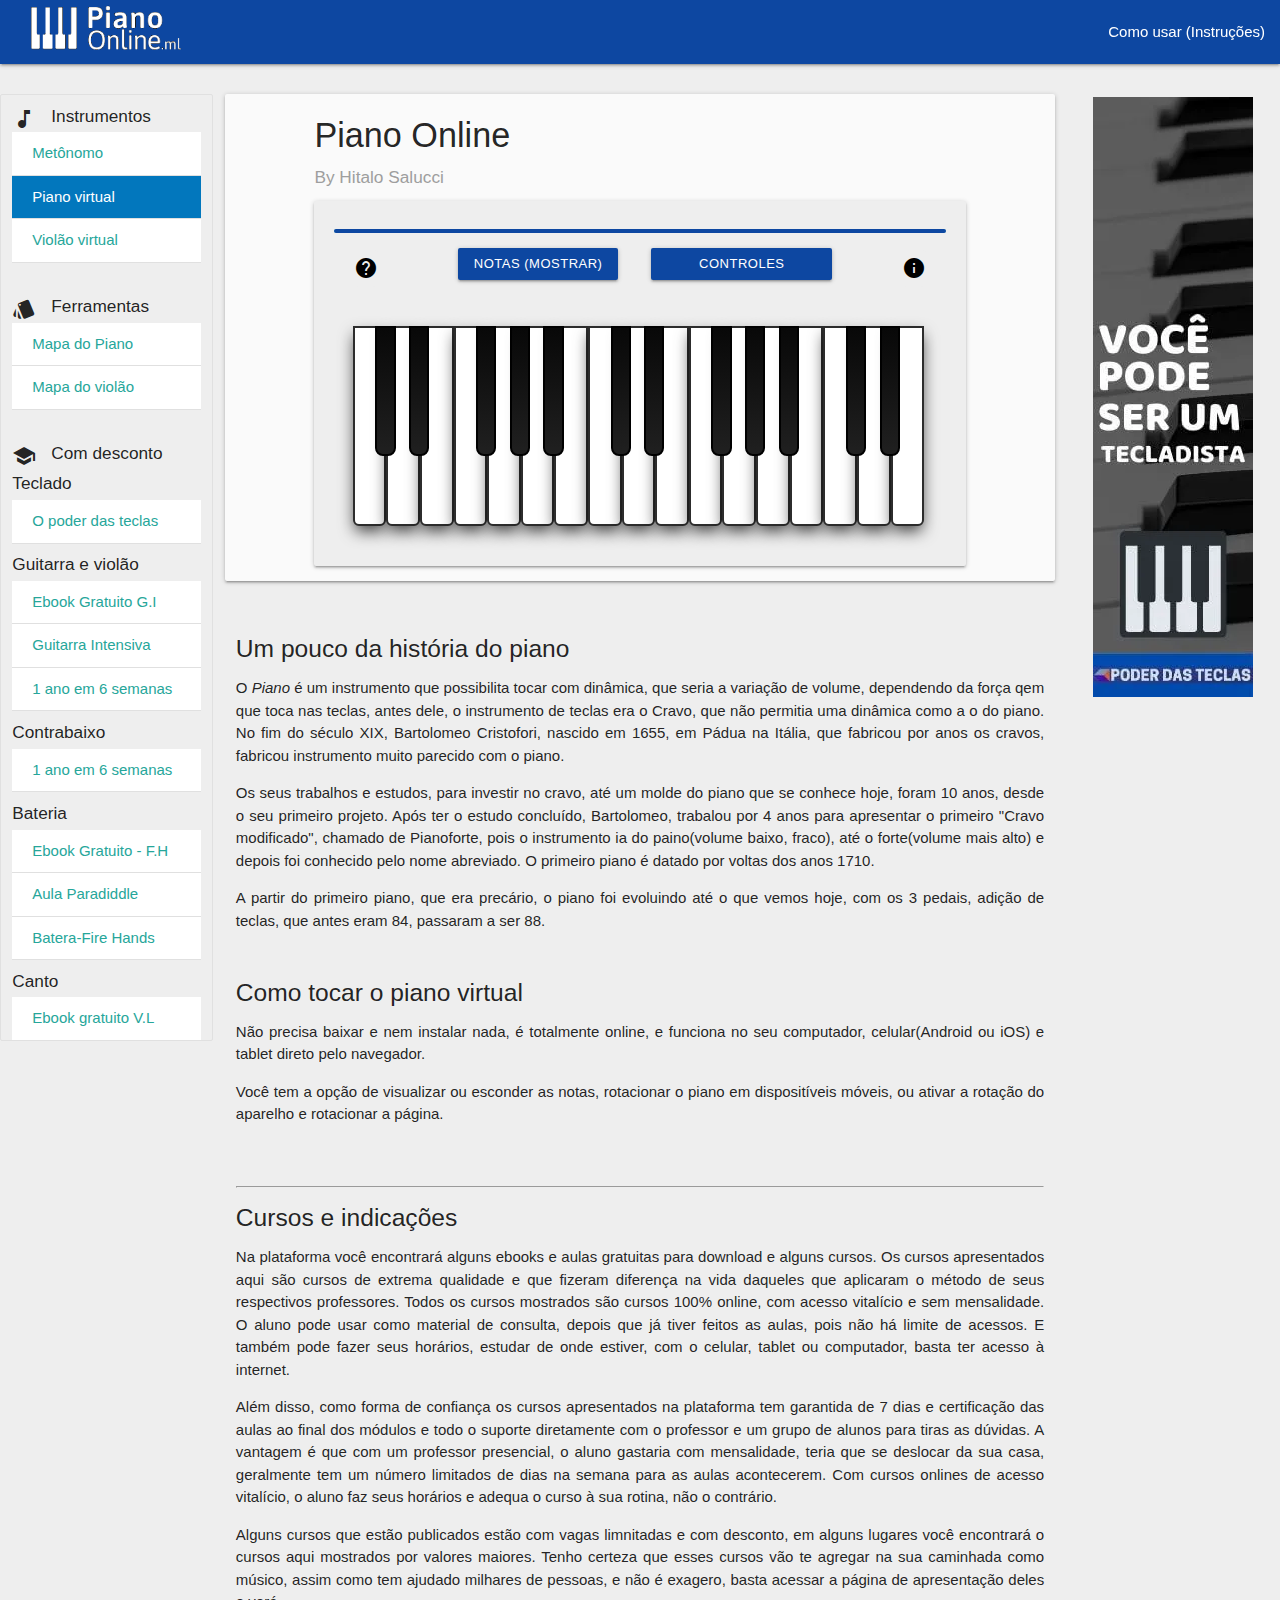
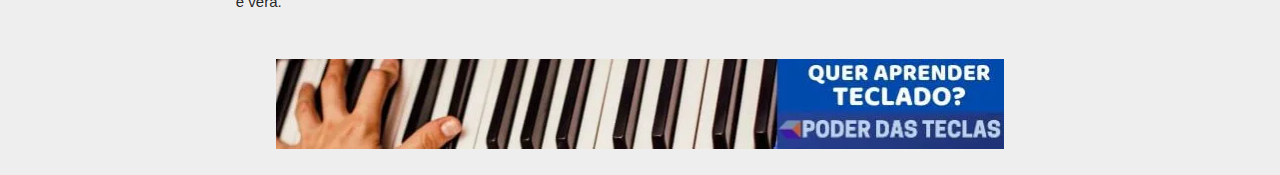
==== commit 8b24612a: "Alteração nas imagens dos anúncios do site.  E alteração na descrição das páginas e adição de texto " ====
--- a/index.html
+++ b/index.html
@@ -92,24 +92,6 @@
 				<span class="collection-header"><h6>Canto</h6></span>
 				<li><a href="https://go.hotmart.com/H23225770L?ap=291e"  rel="nofollow" target="_blank" class="collection-item" title="Curso intermediário/avançado">Ebook gratuito V.L</a></li>
 
-				<!--
-				<li><span class="collection-header"><h6><i class="material-icons left">music_note</i>Instrumentos</h6></span></li>
-				<br>
-				<li><a href="#metronomo" rel="nofollow" class="collection-item active light-blue darken-3" title="O melhor e mais completo metrônomo online da internet"><span class="white-text">Metrônomo</span></a></li>
-				<li><a href="embreve/" rel="follow" target="_blank" class="collection-item" title="Toque Piano online">Piano online</a></li>
-				<li><a href="embreve/" rel="follow" target="_blank" class="collection-item" title="Toque violão Online"> Violão online</a></li>
-				<br>
-				<li><span class="collection-header"><h6><i class="material-icons left">style</i>Ferramentas</h6></span></li>
-				<br>
-				<li><a href="https://www.pianoonline.ml/mapa" rel="follow" target="_blank" class="collection-item" title="Mapa com as notas do Piano">Mapa do Piano</a></li>
-				<li><a href="https://www.violaoonline.ml/mapa" rel="follow" target="_blank" class="collection-item" title="Mapa com as notas do violão">Mapa do violão</a></li>
-				<br>
-				<li><span><h6><i class="material-icons left">school</i>Cursos de Guitarra</h6></span></li>
-				<br>
-				<li><a href="https://hotm.art/EbookGuitarraGratis" rel="nofollow" target="_blank" class="collection-item " title="Ebook totalmente grátis(Aprenda solar na guitarra)">Ebook Gratuito G.I</a></li>
-				<li><a href="https://hotm.art/GuitarraInstensiva" rel="nofollow" target="_blank" class="collection-item " title="Curso do zero(Iniciante ao avançado)">Guitarra Intensiva</a></li>
-				<li><a href="https://hotm.art/1EM6Guitarra" rel="nofollow" target="_blank" class="collection-item" title="Curso intermediário/avançado">1 ano em 6 semanas</a></li>
-				-->	
 			</ul>
 		</div>
 	</section>
@@ -336,8 +318,8 @@
 	
 	<script src="materialize/js/materialize.min.js"></script>
 	<script src='jquery/jquery.min.js'></script>
-	<script type="text/javascript" src="js/piano.js"></script>
-	<script type="text/javascript" src="js/animacoes.js"></script>
+	<script type="text/javascript" src="js/piano.min.js"></script>
+	<script type="text/javascript" src="js/animacoes.min.js"></script>
 	
 
 </body>
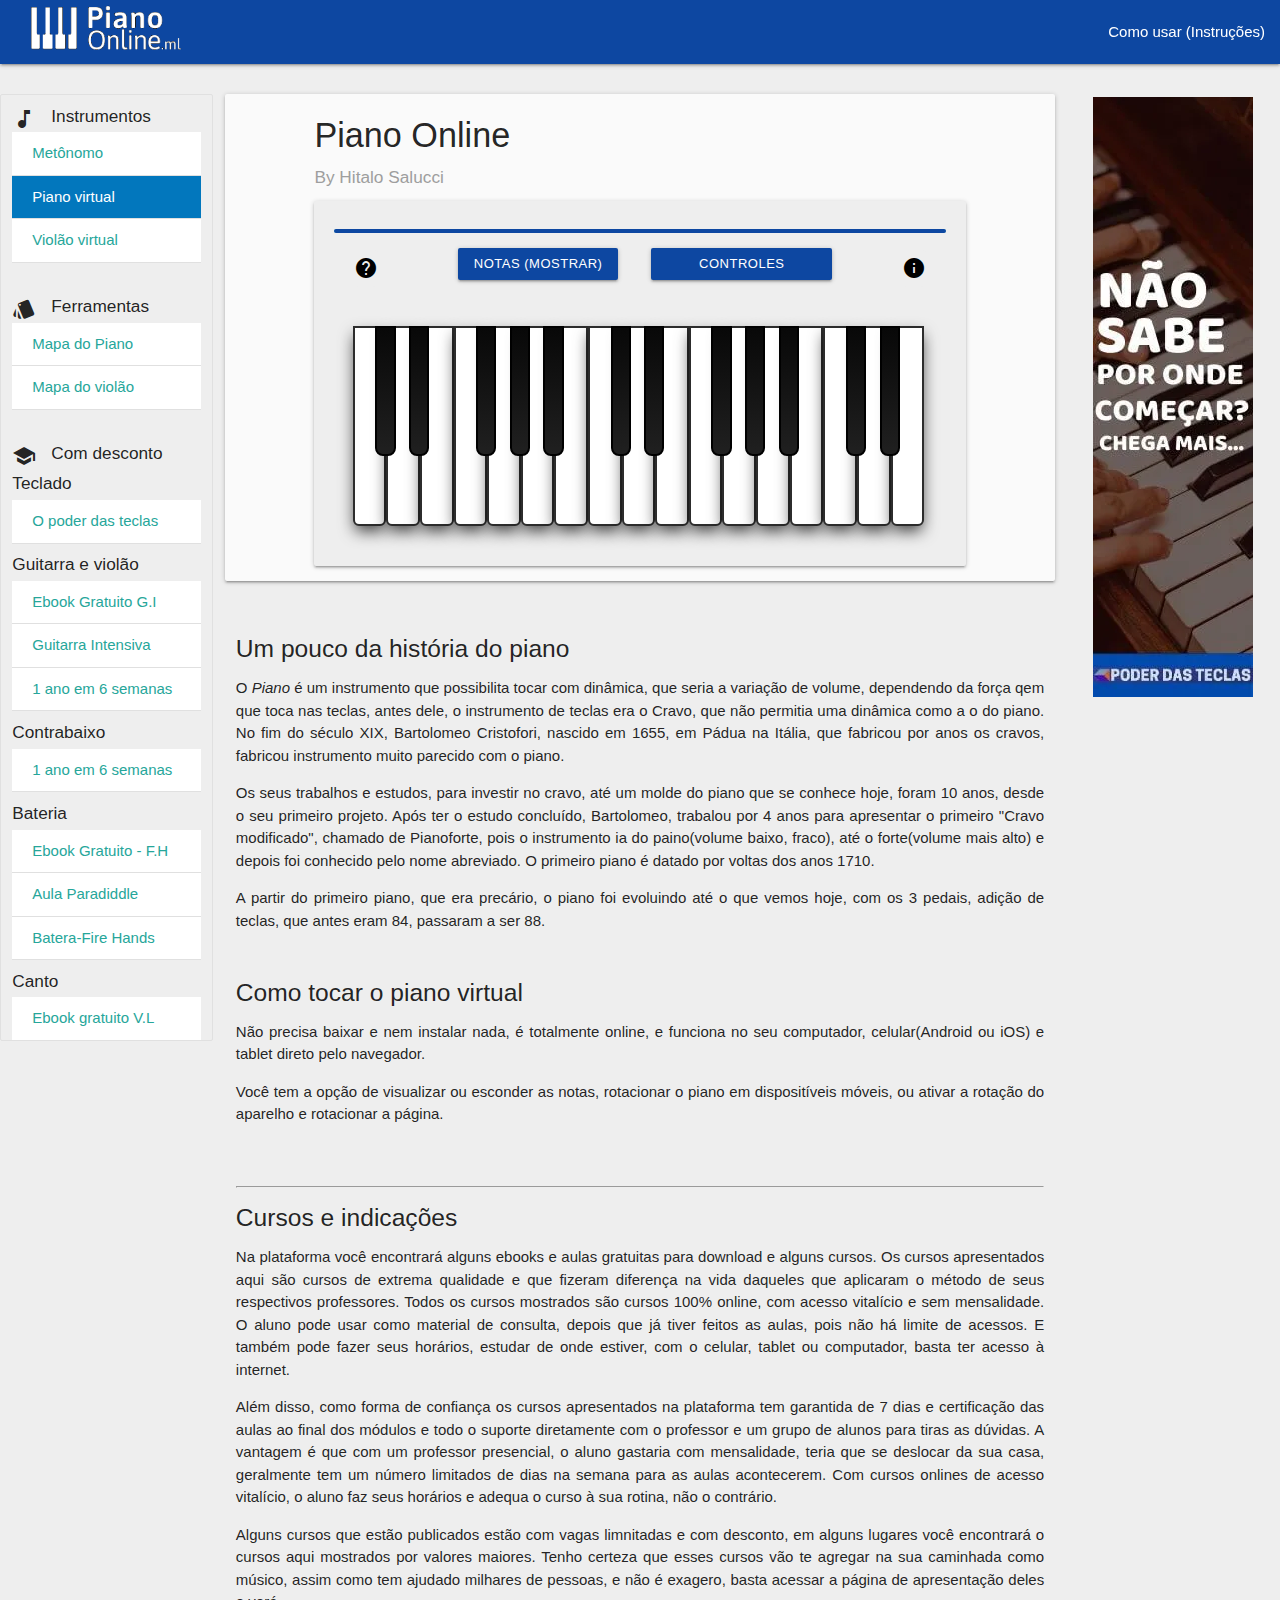
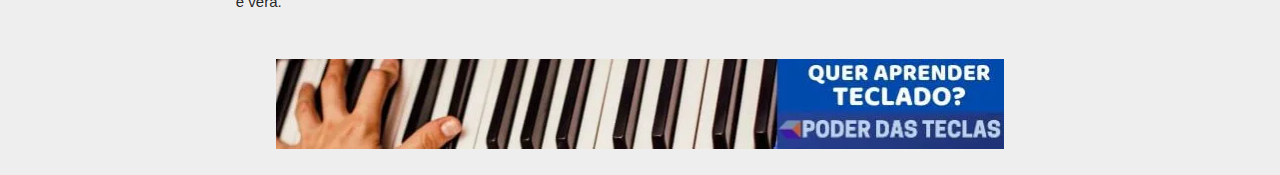
==== commit a20bad8b: "adição de tag h1 nas páginas index" ====
--- a/index.html
+++ b/index.html
@@ -137,6 +137,7 @@
 
 					<div class="col s11 m11 l11 offset-l1 offset-m1">
 						<h4><strong>Piano Online</strong></h4>
+						<h1 style="display: none">Piano online virtual tocar sem baixar, cursos indicações com desconto</h1>
 						<h6 class="grey-text" id="foco-piano">By Hitalo Salucci</h6>
 					</div>
 
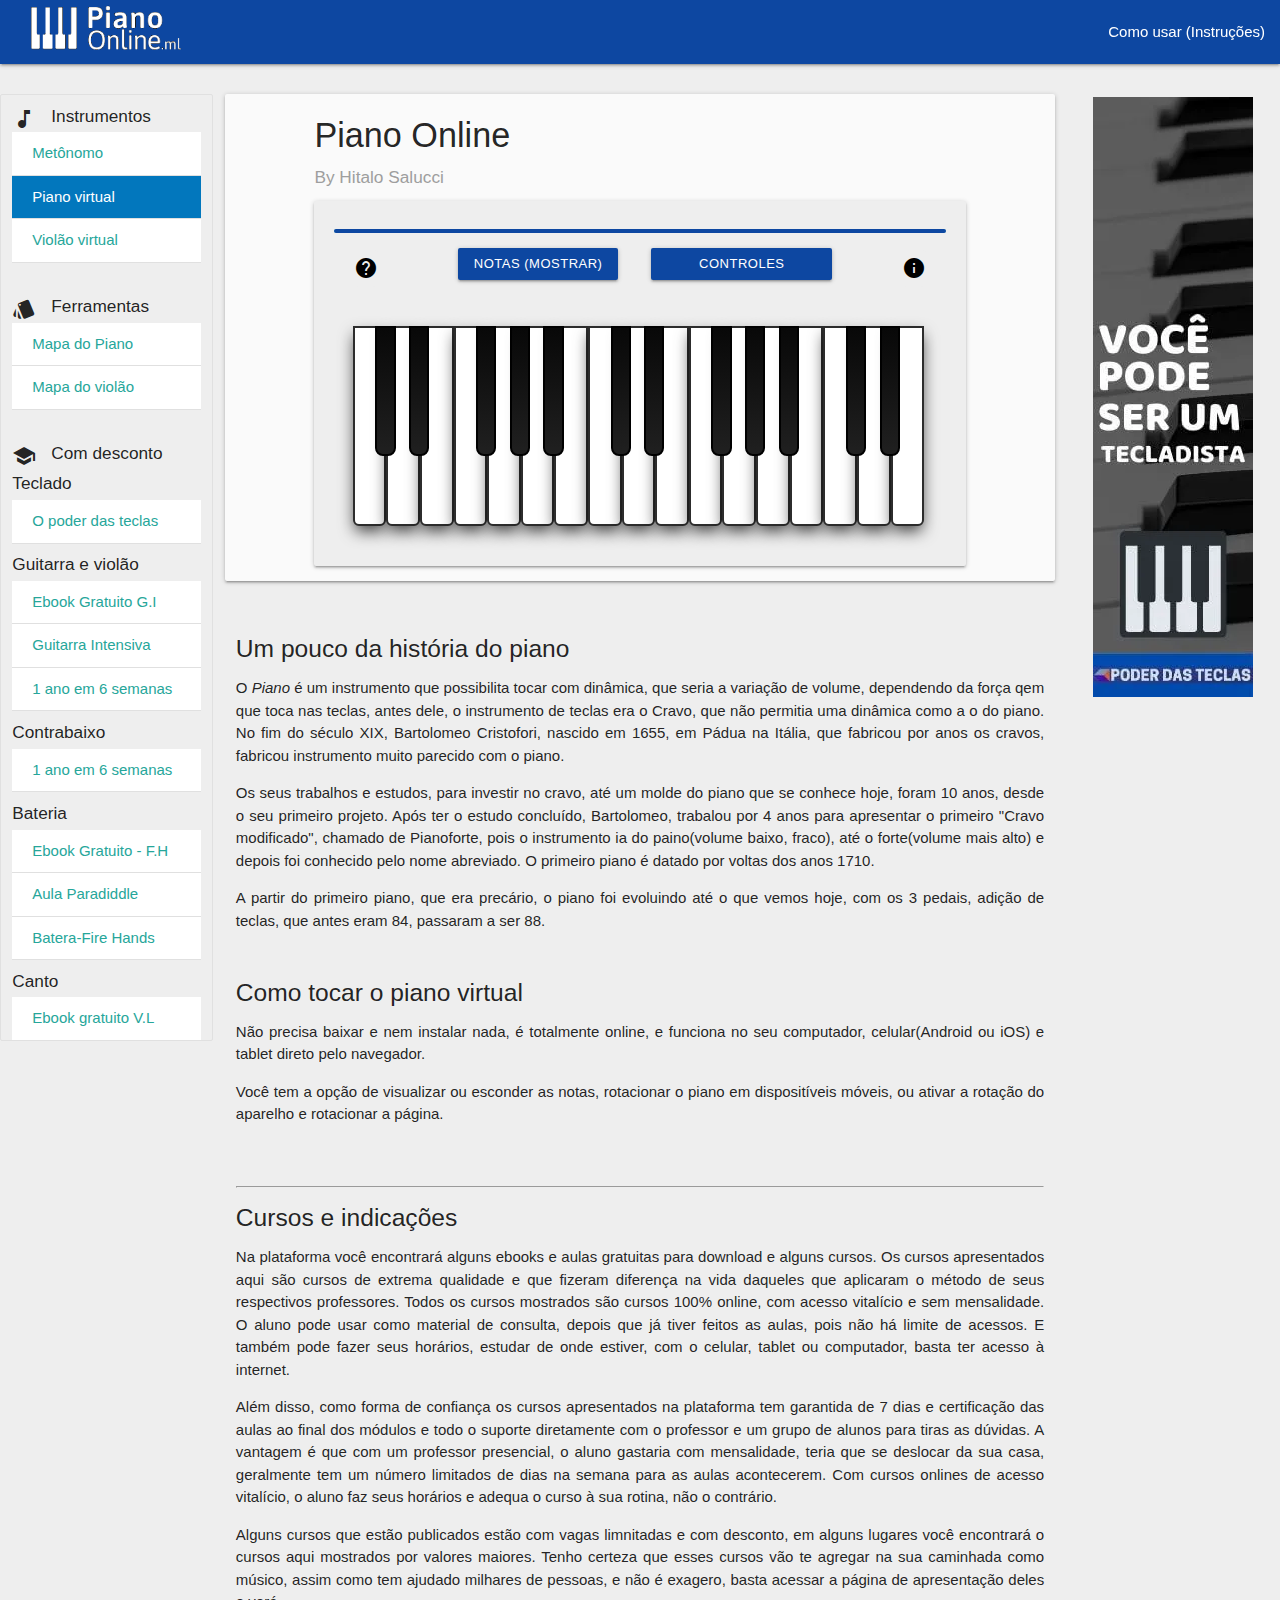
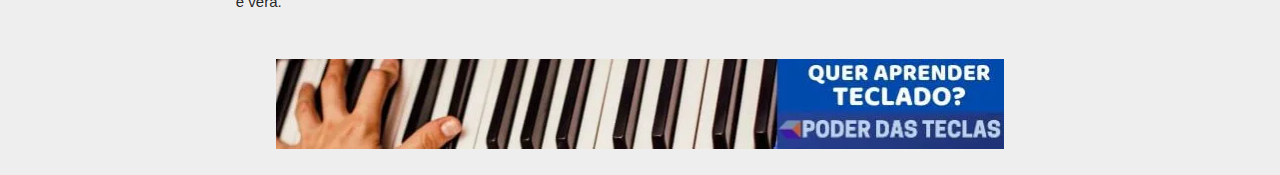
==== commit d336dc40: "otimização de arquivos de estilo. minify css" ====
--- a/index.html
+++ b/index.html
@@ -26,7 +26,7 @@
 	<link rel="stylesheet" href="css/estilo.min.css">
 
 	<!-- css do piano -->
-	<link rel="stylesheet" href="css/piano.css">
+	<link rel="stylesheet" href="css/piano.min.css">
 	
 	<!--Let browser know website is optimized for mobile-->
 	<meta name="viewport" content="width=device-width, initial-scale=1.0"/>
--- a/css/estilo.min.css
+++ b/css/estilo.min.css
@@ -1 +1 @@
-body{background-color:#eee;margin:0;padding:0;}.logo-nav{max-width:210px;max-height:55px;width:auto;height:auto;margin-top:1%;}.nav{height:100px;}p{text-align:justify;}#div_opcoes{display:none;}#img_anuncio_rodape{margin-top:30px;width:728px;height:90px;}#img_anuncio_lateral{width:160px;height:600px;}.dot{height:17px;width:17px;background-color:#bbbbbbdd;border-radius:50%;display:inline-block;margin-left:3px;margin-right:3px;}.dot-active{height:17px;width:17px;background-color:#01579b;border-radius:50%;display:inline-block;}#anuncio-direita,.animacao_counter{margin-top:10px;}.pad{padding: 20px;}+body{margin:0;padding:0;background-color:#eee}.logo-nav{max-width:210px;max-height:55px;width:auto;height:auto;margin-top:1%}nav{height:100px}p{text-align:justify}#div_opcoes{display:none}#anuncio-direita{margin-top:10px}#img_anuncio_rodape{margin-top:30px;width:728px;height:90}#img_anuncio_lateral{width:160px;height:600px}.animacao_counter{margin-top:10px}.dot{height:17px;width:17px;background-color:#bbbbbbdd;border-radius:50%;display:inline-block;margin-left:3px;margin-right:3px}.dot-active{height:17px;width:17px;background-color:#01579b;border-radius:50%;display:inline-block}.pad{padding:20px}--- a/css/piano.min.css
+++ b/css/piano.min.css
@@ -0,0 +1 @@
+.piano-fora{margin-top:7rem;border-radius:20px 20px 20px 20px;transform:rotate(0)}#nota-branca-nome{z-index:3;color:#000;margin-top:160px;text-align:center;display:none;-webkit-touch-callout:none;-webkit-user-select:none;-khtml-user-select:none;-moz-user-select:none;-ms-user-select:none;user-select:none}#nota-preta-nome{z-index:3;color:#fff;margin-top:60px;text-align:center;transform:rotate(90deg);display:none;-webkit-touch-callout:none;-webkit-user-select:none;-khtml-user-select:none;-moz-user-select:none;-ms-user-select:none;user-select:none}#controles-brancas{z-index:3;position:absolute;color:#2224a8;left:20%;top:130px;text-align:center;display:none;-webkit-touch-callout:none;-webkit-user-select:none;-khtml-user-select:none;-moz-user-select:none;-ms-user-select:none;user-select:none}#controles-pretas{z-index:3;position:absolute;color:#898ad4;left:15%;top:25px;text-align:center;display:none;-webkit-touch-callout:none;-webkit-user-select:none;-khtml-user-select:none;-moz-user-select:none;-ms-user-select:none;user-select:none}.piano{text-align:center;width:100%;height:200px}.tecla-branca{z-index:1;position:absolute;width:5.5%;height:200px;background-color:#fff;border:2px solid #2c2c2c;border-radius:0 0 6px 6px;box-shadow:0 7px 16px -2px rgba(0,0,0,.75);outline:0;cursor:pointer}.tecla-branca:hover{background-color:#f0f0f0}.tecla-preta{z-index:2;position:absolute;width:3.3%;height:130px;background-image:linear-gradient(#080808,#202020);border:2px solid #000;border-radius:0 0 8px 8px;outline:0;cursor:pointer}.tecla-preta:hover{background-image:linear-gradient(#141414,#292828)}.tecla-do4{left:3%}.tecla-re4{left:8.5%}.tecla-mi4{left:14%}.tecla-fa4{left:19.5%}.tecla-sol4{left:25%}.tecla-la4{left:30.5%}.tecla-si4{left:36%}.tecla-do5{left:41.5%}.tecla-re5{left:47%}.tecla-mi5{left:52.5%}.tecla-fa5{left:58%}.tecla-sol5{left:63.5%}.tecla-la5{left:69%}.tecla-si5{left:74.5%}.tecla-do6{left:80%}.tecla-re6{left:85.5%}.tecla-mi6{left:91%}.tecla-reb4{left:6.7%}.tecla-mib4{left:12.2%}.tecla-solb4{left:23.2%}.tecla-lab4{left:28.7%}.tecla-sib4{left:34.2%}.tecla-reb5{left:45.2%}.tecla-mib5{left:50.7%}.tecla-solb5{left:61.7%}.tecla-lab5{left:67.2%}.tecla-sib5{left:72.7%}.tecla-reb6{left:83.7%}.tecla-mib6{left:89.2%}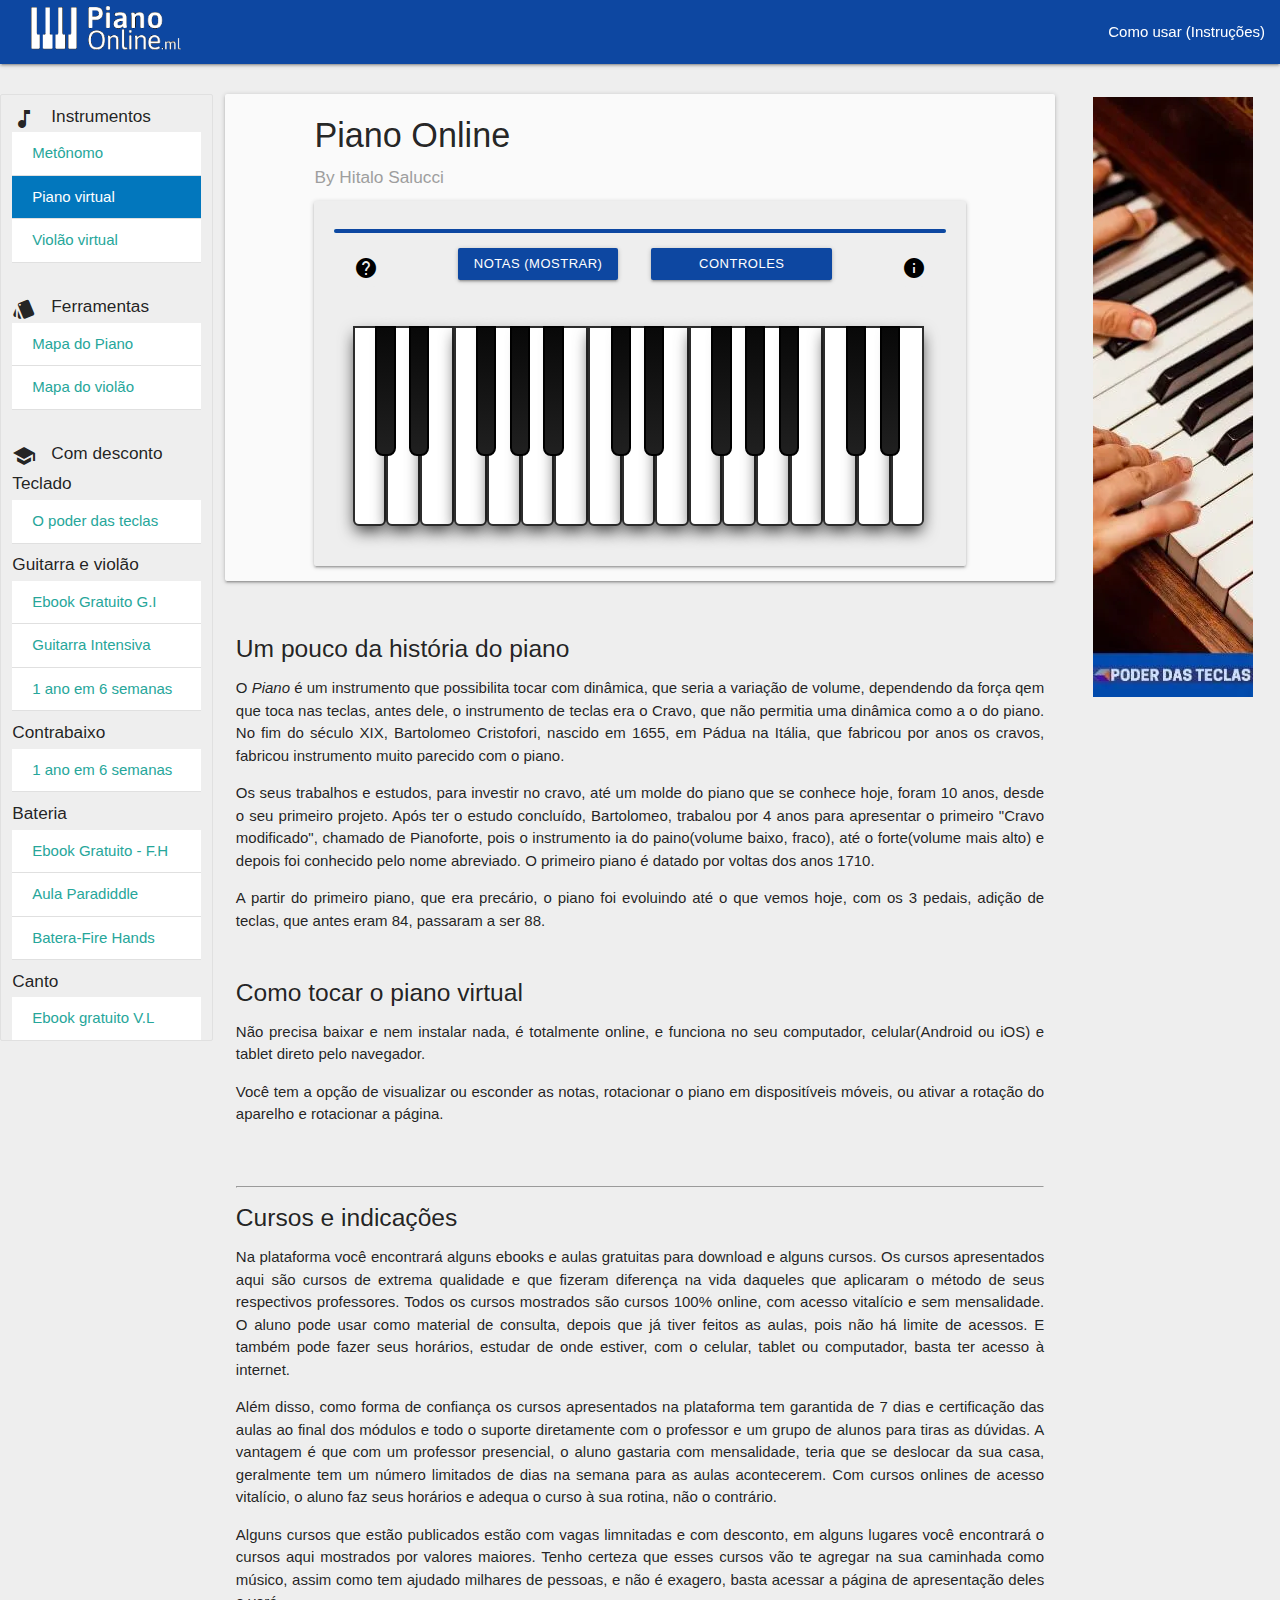
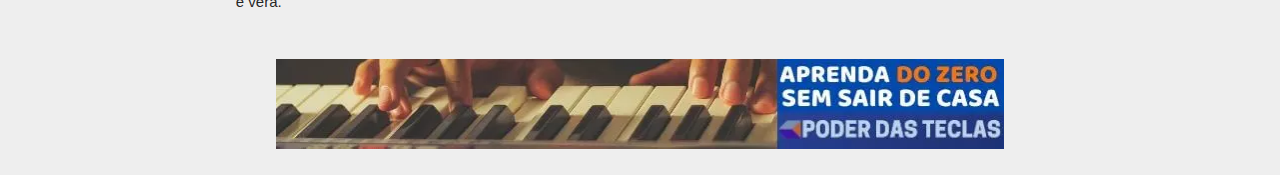
==== commit 40e95fc3: "FIX: alteração de alguns links da pagina" ====
--- a/index.html
+++ b/index.html
@@ -47,7 +47,7 @@
 	<div class="navbar-fixed">
 		<nav class="blue darken-4">
 			<div class="nav-wrapper">
-				<a href="#metronomo" rel="nofollow" class="brand-logo"><img src="img/logo.png" class="logo-nav" alt="MetronomoOnline.ml"></a>
+				<a href="#piano" rel="nofollow" class="brand-logo"><img src="img/logo.png" class="logo-nav" alt="MetronomoOnline.ml"></a>
 				<a href="#" data-target="menu-mobile" class="sidenav-trigger hide-on-large-only"><i class="material-icons">menu</i></a>
 				<ul class="right hide-on-med-and-down">
 					<li><a href="#instrucoes">Como usar (Instruções)</a></li>
@@ -166,7 +166,7 @@
 								</div>
 
 								<div class="col s2 right-align hide-on-small-only">
-									<a href="#foco-piano" class="waves-effect waves-orange btn-floating grey lighten-3 btn-flat tooltipped" id="rotacionar-btn" data-position="top" data-tooltip="Essa é uma ferramenta de fácil acesso, que roda no seu navegador de internet, não é necessário a instação, basta abrir e sair tocando. Bora tocar?"><i class="material-icons black-text">info</i></a>
+									<a href="#" class="waves-effect waves-orange btn-floating grey lighten-3 btn-flat tooltipped" id="rotacionar-btn" data-position="top" data-tooltip="Essa é uma ferramenta de fácil acesso, que roda no seu navegador de internet, não é necessário a instação, basta abrir e sair tocando. Bora tocar?"><i class="material-icons black-text">info</i></a>
 								</div>
 								
 								
